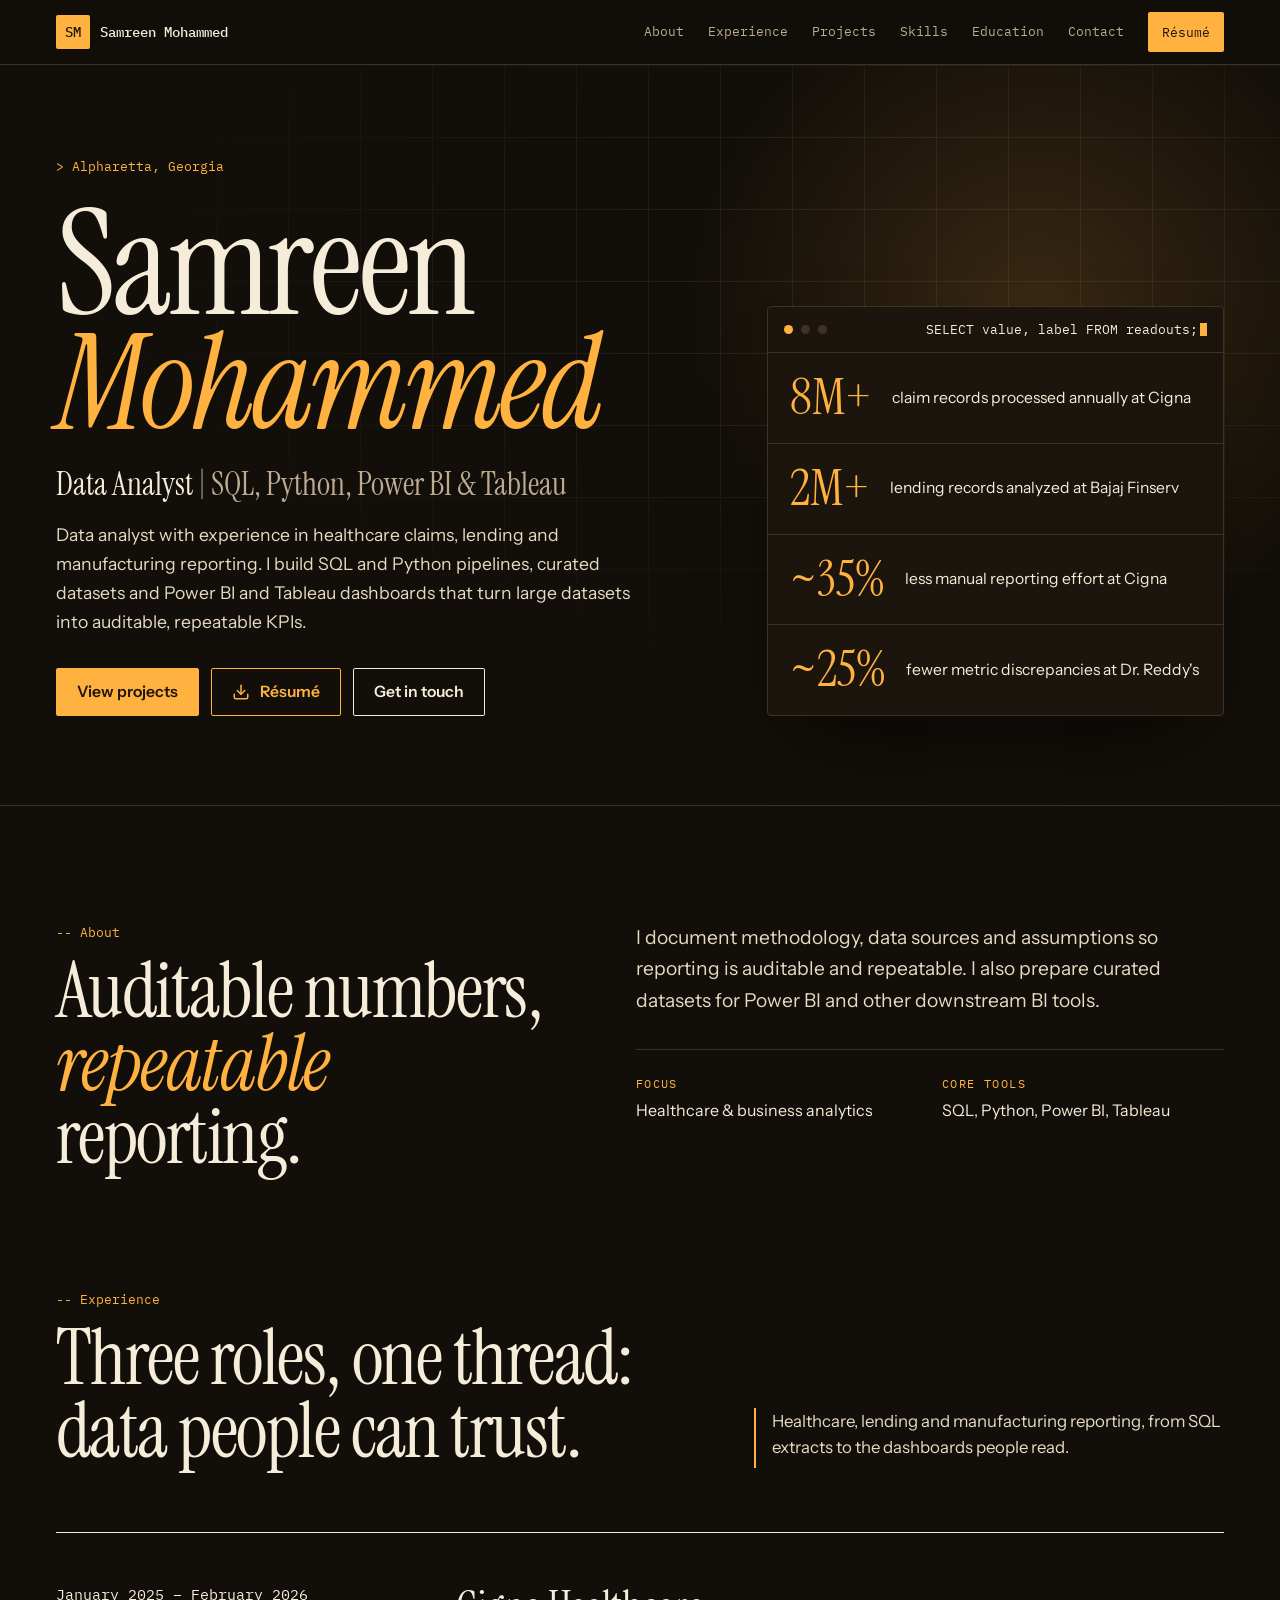
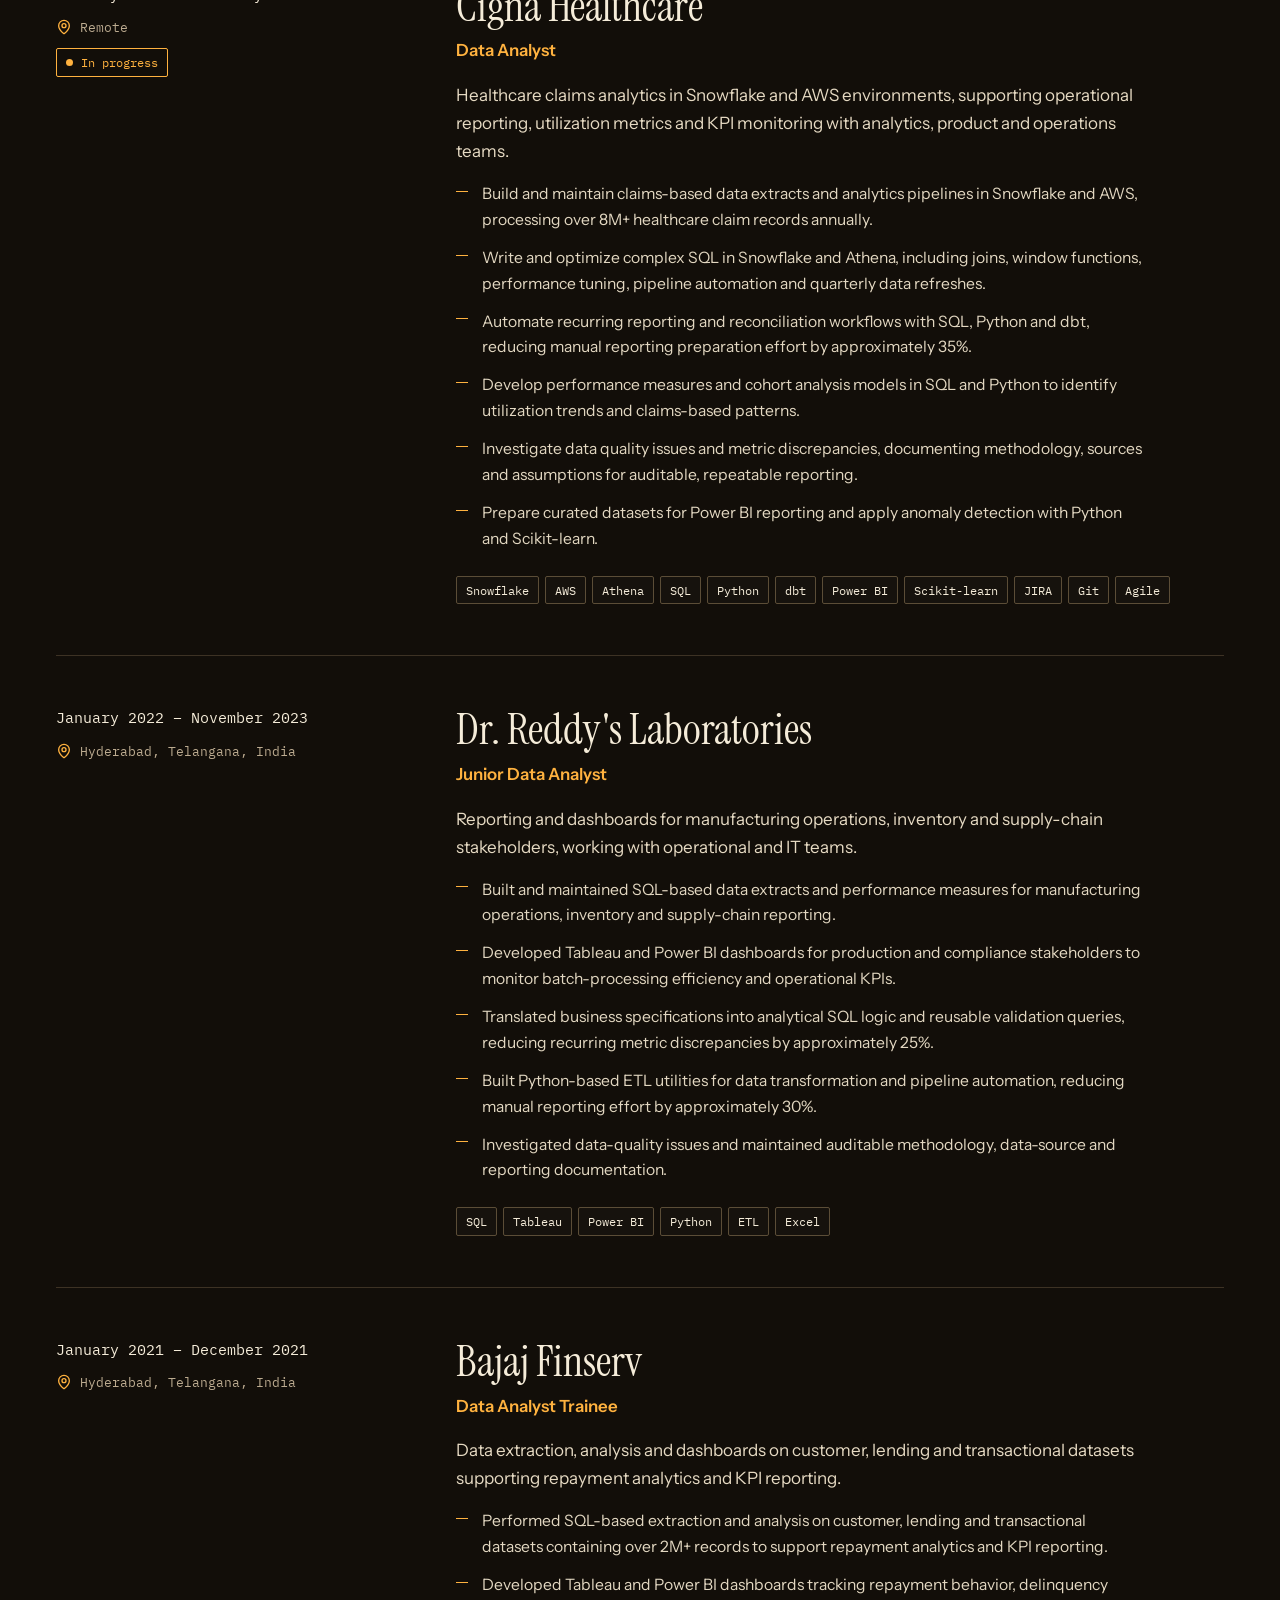
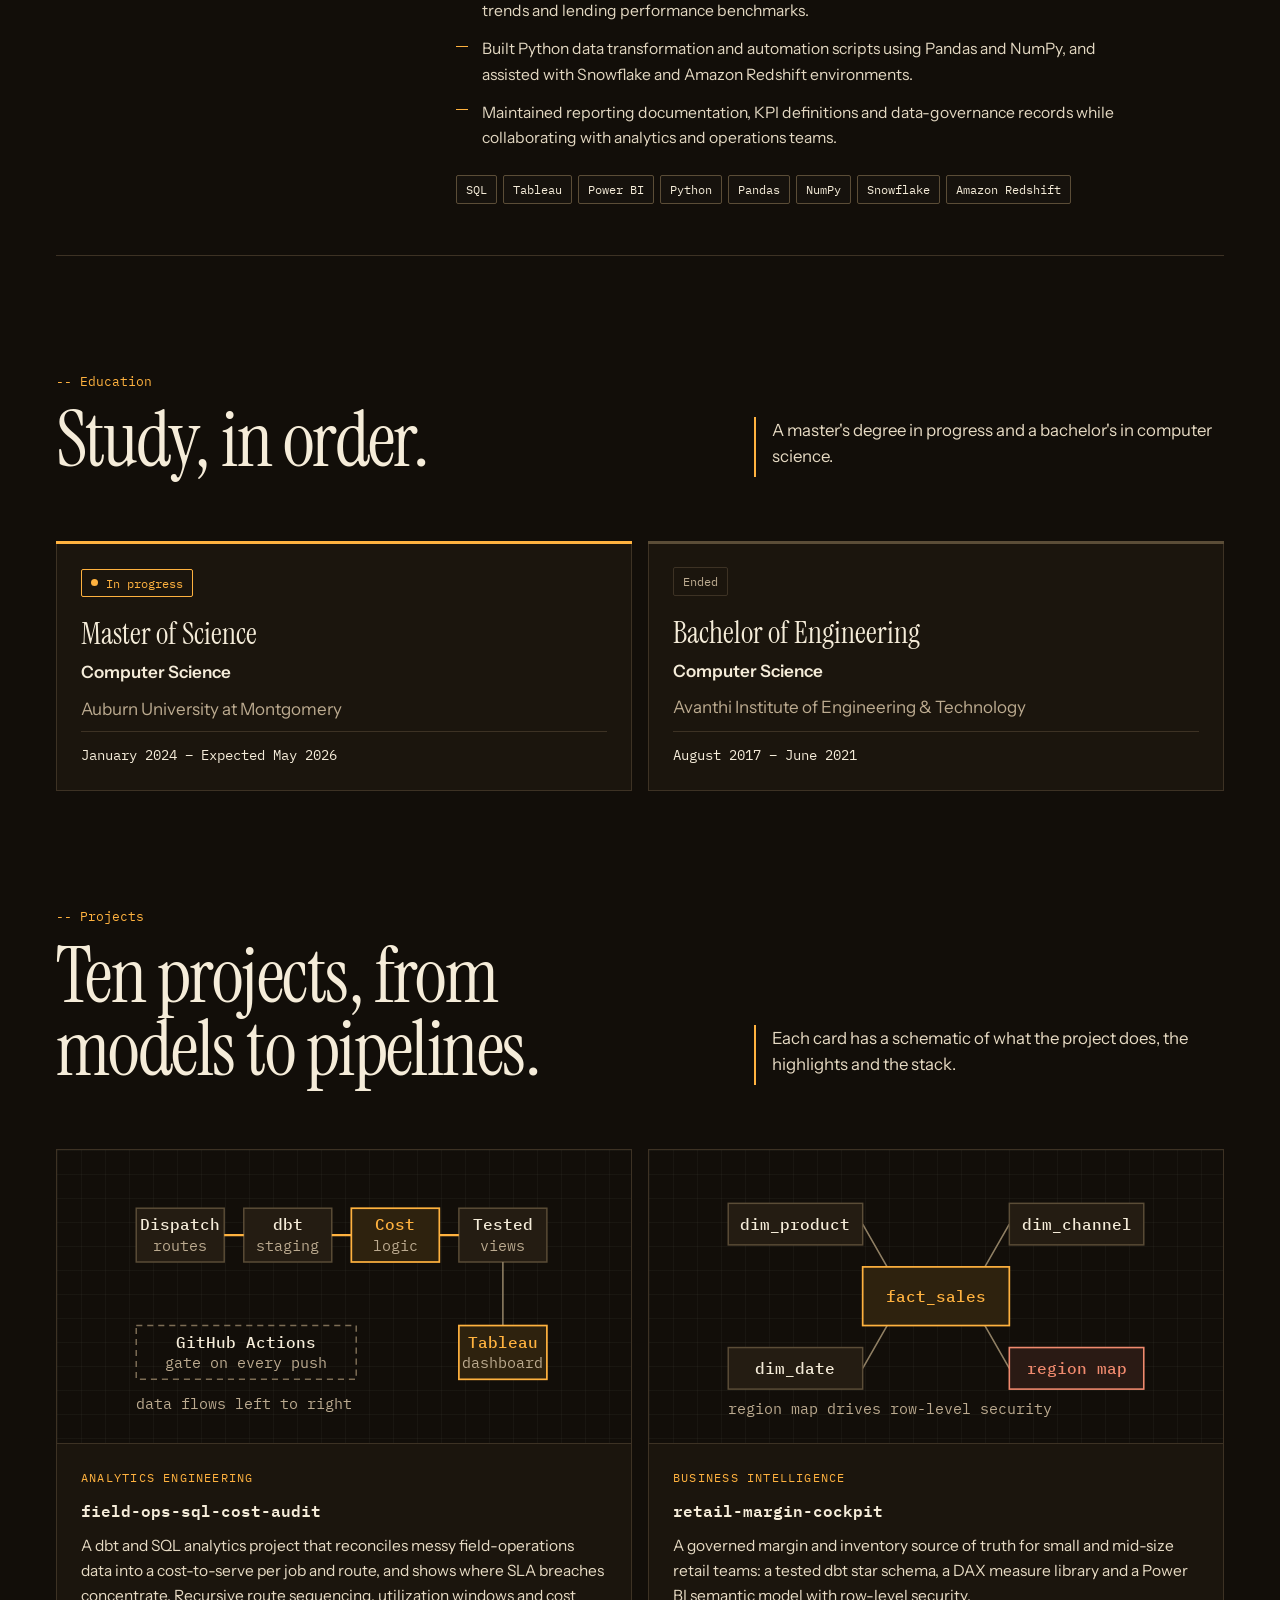
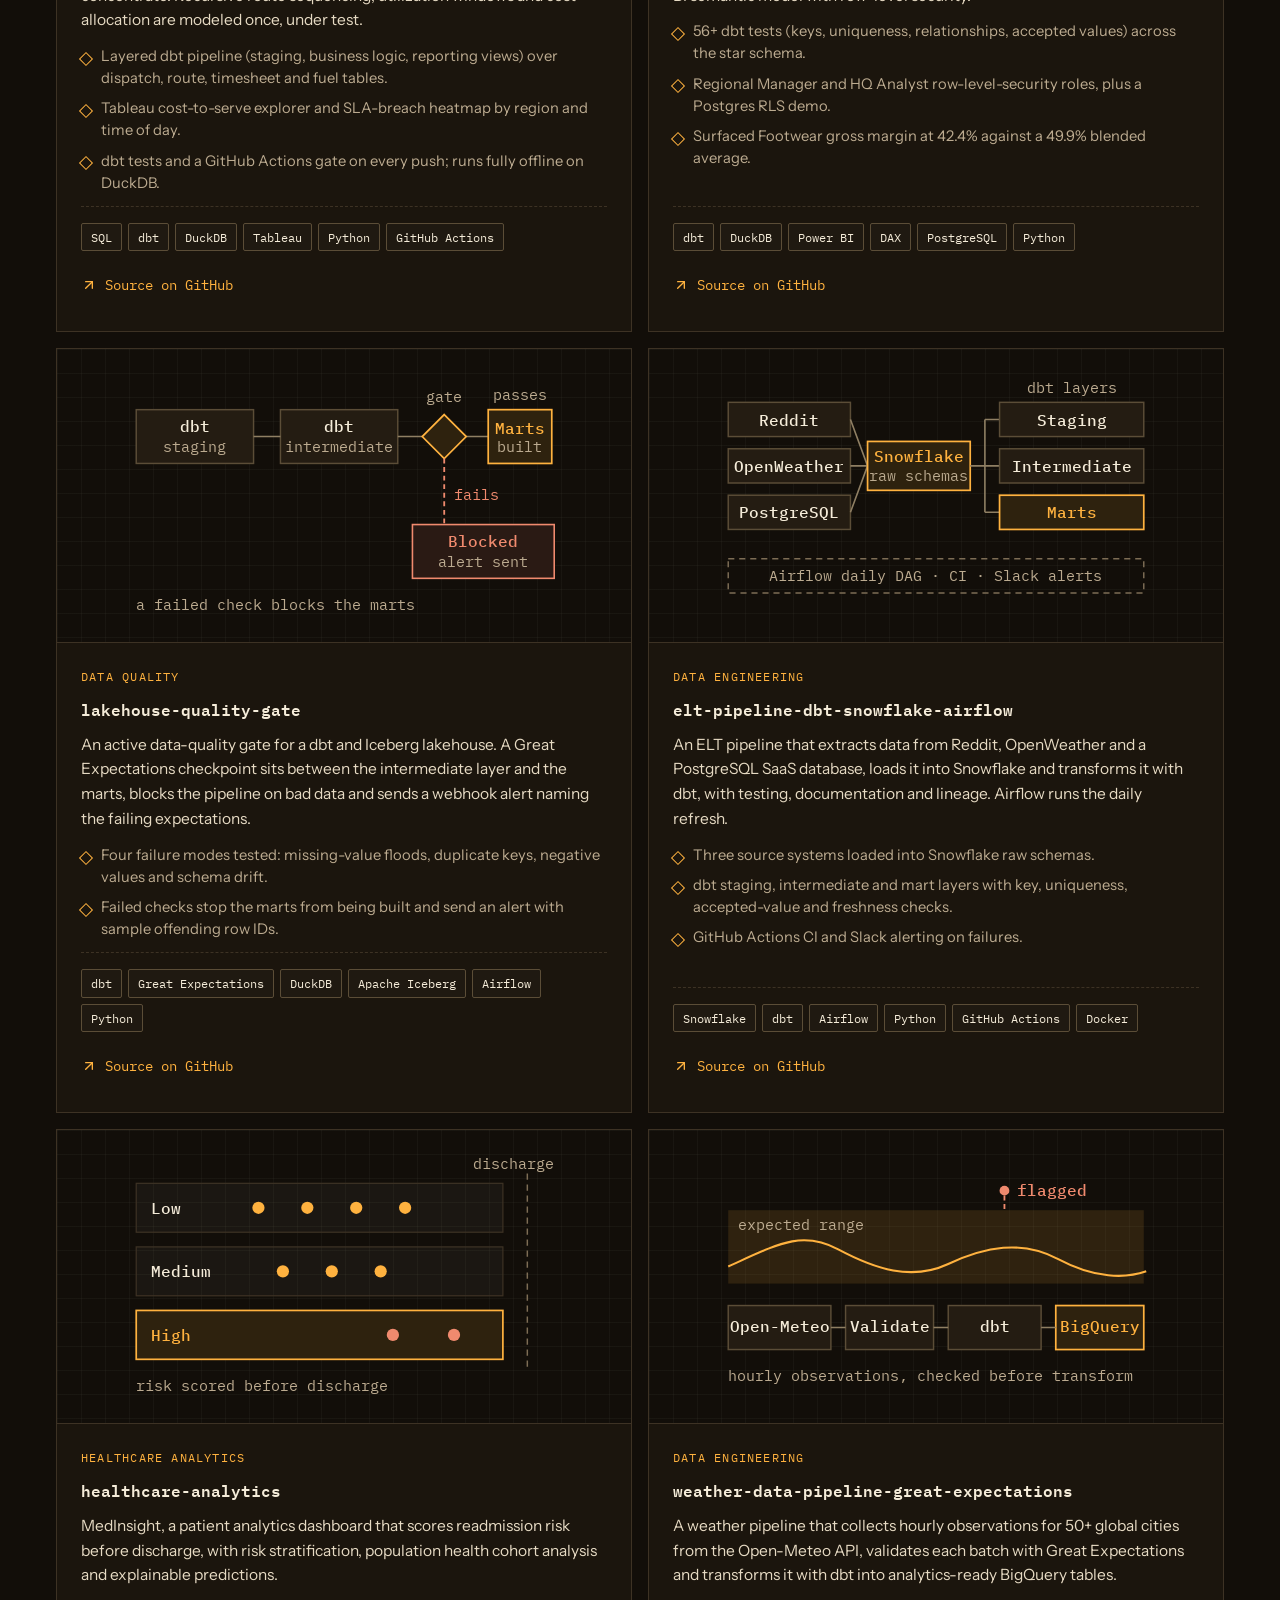
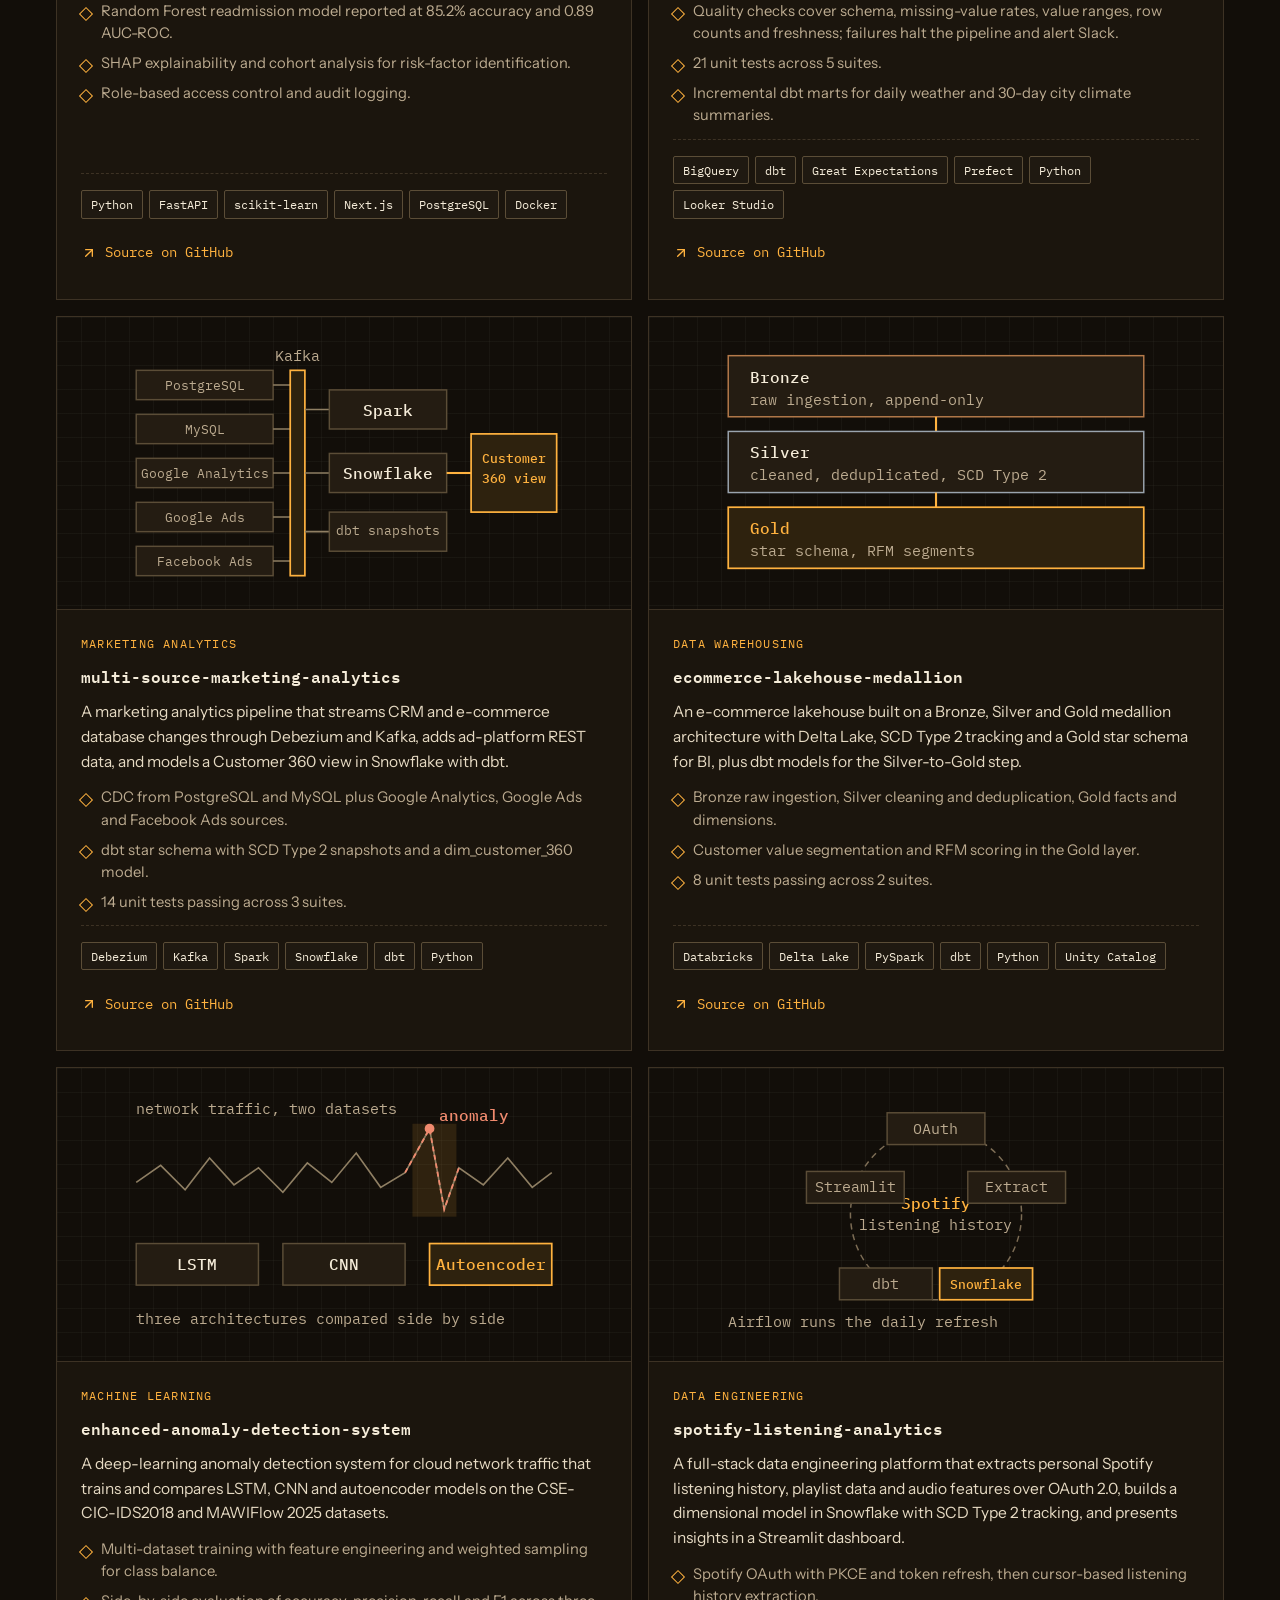
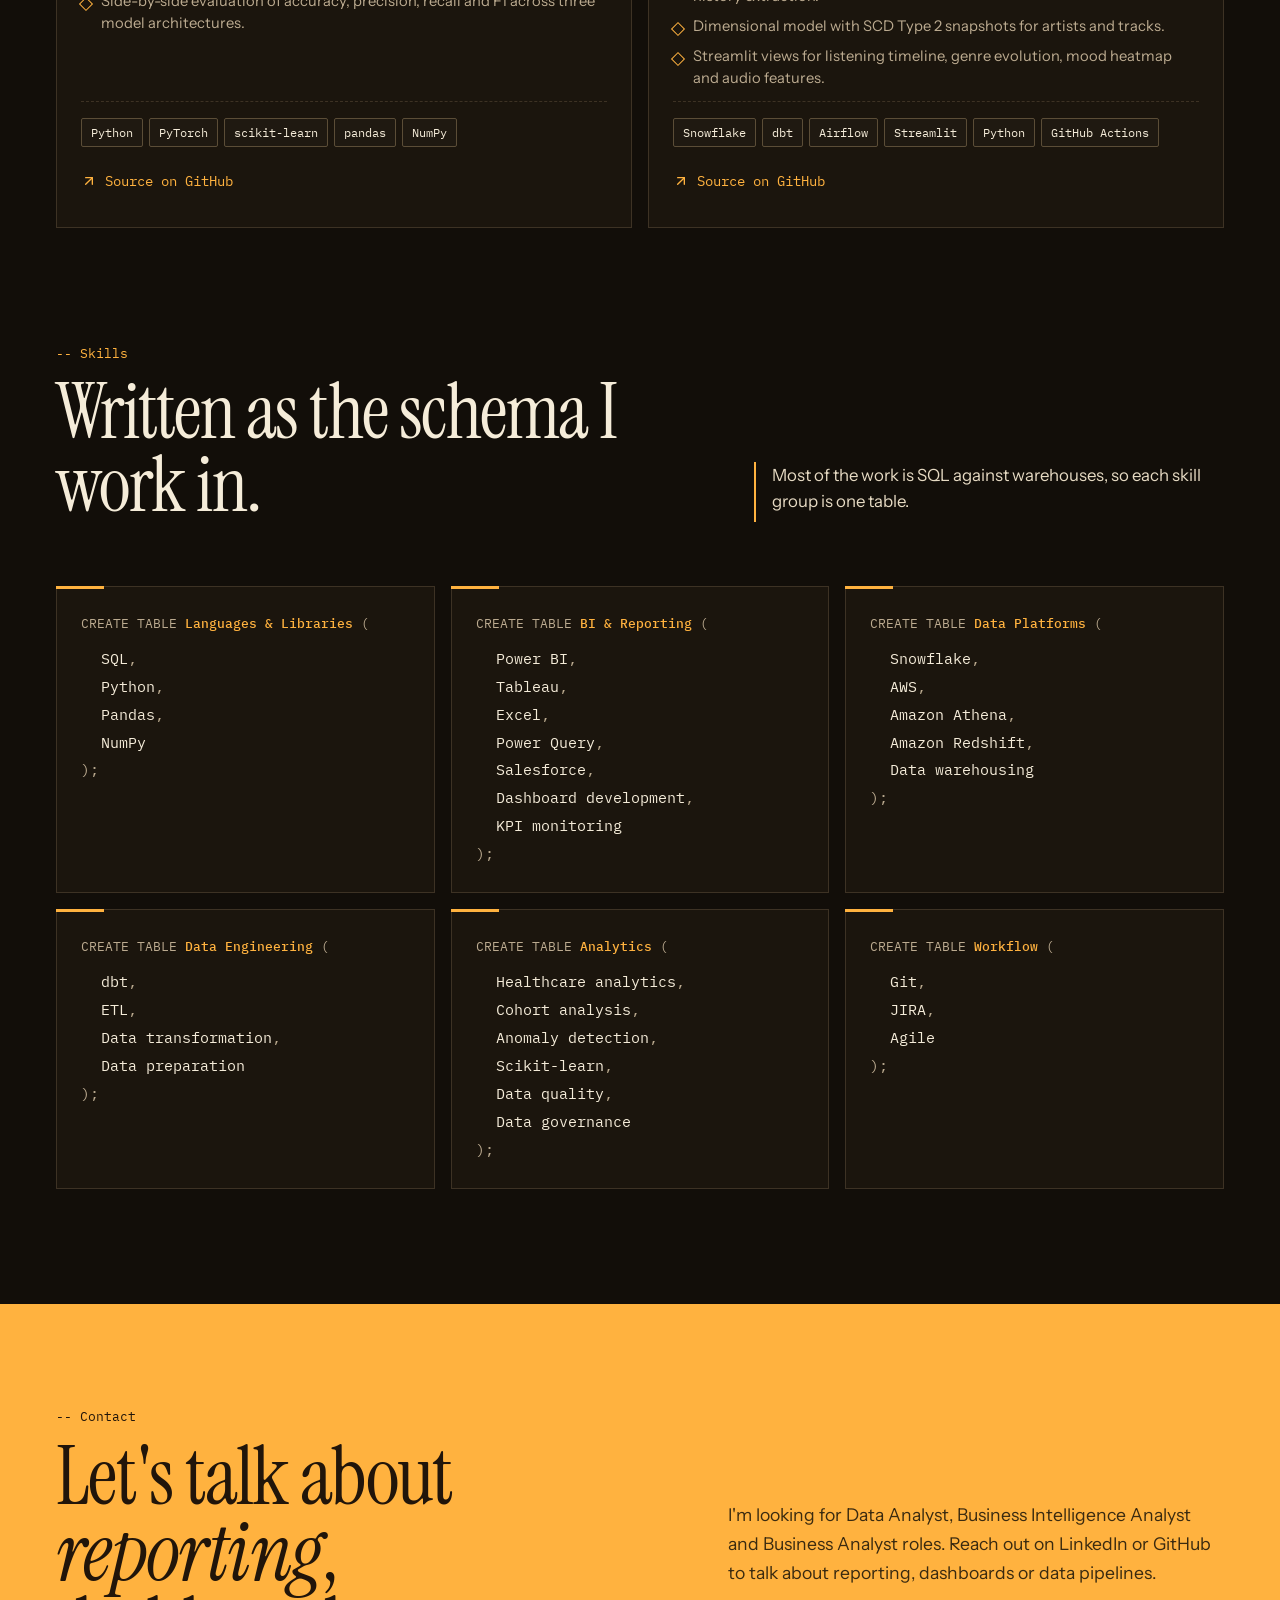
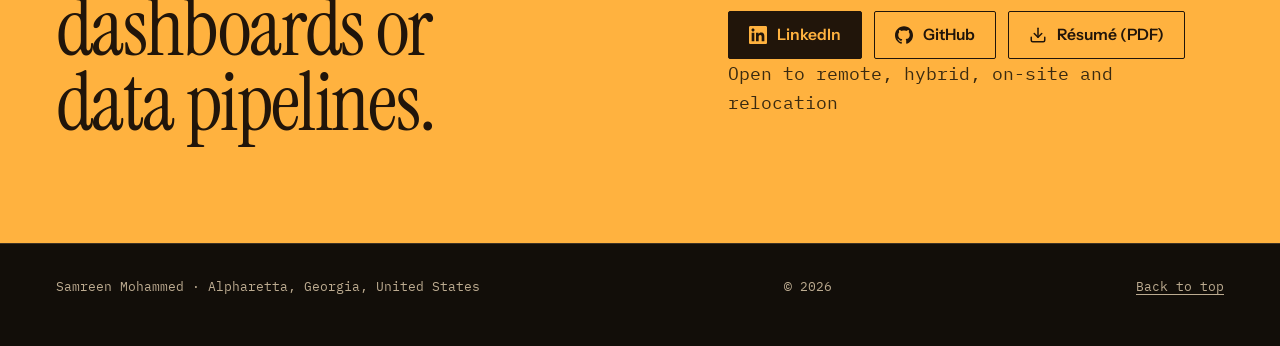
==== index.html @ d77edb03 "Portfolio website, revision 1" ====
<!DOCTYPE html>
<html lang="en">
<head>
<meta charset="utf-8">
<meta name="viewport" content="width=device-width, initial-scale=1">
<title>Samreen Mohammed | Data Analyst</title>
<meta name="description" content="Data analyst building claims analytics, SQL pipelines and Power BI and Tableau dashboards across healthcare, finance and manufacturing.">
<meta name="theme-color" content="#120e09">
<link rel="canonical" href="https://smoham37.github.io/">
<meta property="og:type" content="website">
<meta property="og:site_name" content="Samreen Mohammed">
<meta property="og:title" content="Samreen Mohammed | Data Analyst">
<meta property="og:description" content="Data analyst building claims analytics, SQL pipelines and Power BI and Tableau dashboards across healthcare, finance and manufacturing.">
<meta property="og:url" content="https://smoham37.github.io/">
<meta property="og:image" content="https://smoham37.github.io/assets/images/social-card.png">
<meta property="og:image:width" content="1200">
<meta property="og:image:height" content="630">
<meta name="twitter:card" content="summary_large_image">
<meta name="twitter:title" content="Samreen Mohammed | Data Analyst">
<meta name="twitter:description" content="Data analyst building claims analytics, SQL pipelines and Power BI and Tableau dashboards across healthcare, finance and manufacturing.">
<meta name="twitter:image" content="https://smoham37.github.io/assets/images/social-card.png">
<link rel="icon" href="favicon.svg" type="image/svg+xml">
<link rel="apple-touch-icon" href="apple-touch-icon.png">
<link rel="preconnect" href="https://fonts.googleapis.com">
<link rel="preconnect" href="https://fonts.gstatic.com" crossorigin>
<link rel="stylesheet" href="https://fonts.googleapis.com/css2?family=IBM+Plex+Mono:wght@400;500;600&family=Instrument+Sans:wght@400;500;600;700&family=Instrument+Serif:ital@0;1&display=swap">
<link rel="stylesheet" href="assets/css/site.css">
</head>
<body id="top">
<svg width="0" height="0" style="position:absolute" aria-hidden="true" focusable="false">
  <symbol id="i-gh" viewBox="0 0 24 24" fill="currentColor"><path d="M12 .297c-6.63 0-12 5.373-12 12 0 5.303 3.438 9.8 8.205 11.385 .6 .113 .82-.258 .82-.577 0-.285-.01-1.04-.015-2.04-3.338 .724-4.042-1.61-4.042-1.61C4.422 18.07 3.633 17.7 3.633 17.7c-1.087-.744 .084-.729 .084-.729 1.205 .084 1.838 1.236 1.838 1.236 1.07 1.835 2.809 1.305 3.495 .998 .108-.776 .417-1.305 .76-1.605-2.665-.3-5.466-1.332-5.466-5.93 0-1.31 .465-2.38 1.235-3.22-.135-.303-.54-1.523 .105-3.176 0 0 1.005-.322 3.3 1.23 .96-.267 1.98-.399 3-.405 1.02 .006 2.04 .138 3 .405 2.28-1.552 3.285-1.23 3.285-1.23 .645 1.653 .24 2.873 .12 3.176 .765 .84 1.23 1.91 1.23 3.22 0 4.61-2.805 5.625-5.475 5.92 .42 .36 .81 1.096 .81 2.22 0 1.606-.015 2.896-.015 3.286 0 .315 .21 .69 .825 .57C20.565 22.092 24 17.592 24 12.297c0-6.627-5.373-12-12-12"/></symbol>
  <symbol id="i-li" viewBox="0 0 24 24" fill="currentColor"><path d="M20.447 20.452h-3.554v-5.569c0-1.328-.027-3.037-1.852-3.037-1.853 0-2.136 1.445-2.136 2.939v5.667H9.351V9h3.414v1.561h.046c.477-.9 1.637-1.85 3.37-1.85 3.601 0 4.267 2.37 4.267 5.455v6.286zM5.337 7.433c-1.144 0-2.063-.926-2.063-2.065 0-1.138 .92-2.063 2.063-2.063 1.14 0 2.064 .925 2.064 2.063 0 1.139-.925 2.065-2.064 2.065zm1.782 13.019H3.555V9h3.564v11.452zM22.225 0H1.771C.792 0 0 .774 0 1.729v20.542C0 23.227 .792 24 1.771 24h20.451C23.2 24 24 23.227 24 22.271V1.729C24 .774 23.2 0 22.222 0h.003z"/></symbol>
  <symbol id="i-dl" viewBox="0 0 24 24" fill="none" stroke="currentColor" stroke-width="2" stroke-linecap="round" stroke-linejoin="round"><path d="M21 15v4a2 2 0 0 1-2 2H5a2 2 0 0 1-2-2v-4"/><polyline points="7 10 12 15 17 10"/><line x1="12" x2="12" y1="15" y2="3"/></symbol>
  <symbol id="i-ext" viewBox="0 0 24 24" fill="none" stroke="currentColor" stroke-width="2" stroke-linecap="round" stroke-linejoin="round"><path d="M7 7h10v10"/><path d="M7 17 17 7"/></symbol>
  <symbol id="i-pin" viewBox="0 0 24 24" fill="none" stroke="currentColor" stroke-width="2" stroke-linecap="round" stroke-linejoin="round"><path d="M20 10c0 4.993-5.539 10.193-7.399 11.799a1 1 0 0 1-1.202 0C9.539 20.193 4 14.993 4 10a8 8 0 0 1 16 0"/><circle cx="12" cy="10" r="3"/></symbol>
</svg>

<a class="skip" href="#main">Skip to content</a>

<header class="site-head">
  <div class="wrap">
    <a class="mark" href="#top"><b aria-hidden="true">SM</b><span>Samreen Mohammed</span></a>
    <nav class="nav-desk" aria-label="Main">
      <a href="#about">About</a>
      <a href="#experience">Experience</a>
      <a href="#projects">Projects</a>
      <a href="#skills">Skills</a>
      <a href="#education">Education</a>
      <a href="#contact">Contact</a>
      <a class="nav-cv" href="assets/files/samreen-mohammed-resume.pdf">Résumé</a>
    </nav>
    <details class="menu">
      <summary>Menu</summary>
      <nav class="menu-panel" aria-label="Mobile">
        <a href="#about">About</a>
        <a href="#experience">Experience</a>
        <a href="#projects">Projects</a>
        <a href="#skills">Skills</a>
        <a href="#education">Education</a>
        <a href="#contact">Contact</a>
        <a href="assets/files/samreen-mohammed-resume.pdf">Résumé (PDF)</a>
      </nav>
    </details>
  </div>
</header>

<main id="main">

<section class="hero" aria-labelledby="hero-name">
  <div class="wrap">
    <div>
      <p class="kicker">Alpharetta, Georgia</p>
      <h1 id="hero-name">Samreen <em>Mohammed</em></h1>
      <p class="role-line">Data Analyst <span>| SQL, Python, Power BI &amp; Tableau</span></p>
      <p class="lede">Data analyst with experience in healthcare claims, lending and manufacturing reporting. I build SQL and Python pipelines, curated datasets and Power BI and Tableau dashboards that turn large datasets into auditable, repeatable KPIs.</p>
      <div class="ctas">
        <a class="btn btn-primary" href="#projects">View projects</a>
        <a class="btn btn-cv" href="assets/files/samreen-mohammed-resume.pdf"><svg aria-hidden="true"><use href="#i-dl"/></svg>Résumé</a>
        <a class="btn" href="#contact">Get in touch</a>
      </div>
    </div>

    <aside class="result" aria-label="Headline numbers">
      <div class="result-bar"><i aria-hidden="true"></i><i aria-hidden="true"></i><i aria-hidden="true"></i><code>SELECT value, label FROM readouts;<span class="caret" aria-hidden="true"></span></code></div>
      <dl class="readouts">
        <div><dt>8M+</dt><dd>claim records processed annually at Cigna</dd></div>
        <div><dt>2M+</dt><dd>lending records analyzed at Bajaj Finserv</dd></div>
        <div><dt>~35%</dt><dd>less manual reporting effort at Cigna</dd></div>
        <div><dt>~25%</dt><dd>fewer metric discrepancies at Dr. Reddy's</dd></div>
      </dl>
    </aside>
  </div>
</section>

<section class="sec" id="about" aria-labelledby="about-title">
  <div class="wrap about">
    <div>
      <p class="eyebrow">About</p>
      <h2 class="title" id="about-title">Auditable numbers, <em>repeatable</em> reporting.</h2>
    </div>
    <div class="prose">
      <p>I document methodology, data sources and assumptions so reporting is auditable and repeatable. I also prepare curated datasets for Power BI and other downstream BI tools.</p>
      <dl class="facts">
        <div><dt>Focus</dt><dd>Healthcare &amp; business analytics</dd></div>
        <div><dt>Core tools</dt><dd>SQL, Python, Power BI, Tableau</dd></div>
      </dl>
    </div>
  </div>
</section>

<section class="sec sec-tight" id="experience" aria-labelledby="exp-title">
  <div class="wrap">
    <div class="sec-head">
      <div>
        <p class="eyebrow">Experience</p>
        <h2 class="title" id="exp-title">Three roles, one thread: data people can trust.</h2>
      </div>
      <p class="lead">Healthcare, lending and manufacturing reporting, from SQL extracts to the dashboards people read.</p>
    </div>

    <div class="ledger">
      <article class="role">
        <div class="role-meta">
          <span class="dates">January 2025 – February 2026</span>
          <span class="loc"><svg aria-hidden="true"><use href="#i-pin"/></svg>Remote</span>
          <span class="tag live">In progress</span>
        </div>
        <div>
          <h3 class="role-co">Cigna Healthcare</h3>
          <p class="title-line">Data Analyst</p>
          <p class="desc">Healthcare claims analytics in Snowflake and AWS environments, supporting operational reporting, utilization metrics and KPI monitoring with analytics, product and operations teams.</p>
          <ul class="hl">
            <li>Build and maintain claims-based data extracts and analytics pipelines in Snowflake and AWS, processing over 8M+ healthcare claim records annually.</li>
            <li>Write and optimize complex SQL in Snowflake and Athena, including joins, window functions, performance tuning, pipeline automation and quarterly data refreshes.</li>
            <li>Automate recurring reporting and reconciliation workflows with SQL, Python and dbt, reducing manual reporting preparation effort by approximately 35%.</li>
            <li>Develop performance measures and cohort analysis models in SQL and Python to identify utilization trends and claims-based patterns.</li>
            <li>Investigate data quality issues and metric discrepancies, documenting methodology, sources and assumptions for auditable, repeatable reporting.</li>
            <li>Prepare curated datasets for Power BI reporting and apply anomaly detection with Python and Scikit-learn.</li>
          </ul>
          <div class="chips" aria-label="Technologies">
            <span class="tag">Snowflake</span><span class="tag">AWS</span><span class="tag">Athena</span><span class="tag">SQL</span><span class="tag">Python</span><span class="tag">dbt</span><span class="tag">Power BI</span><span class="tag">Scikit-learn</span><span class="tag">JIRA</span><span class="tag">Git</span><span class="tag">Agile</span>
          </div>
        </div>
      </article>

      <article class="role">
        <div class="role-meta">
          <span class="dates">January 2022 – November 2023</span>
          <span class="loc"><svg aria-hidden="true"><use href="#i-pin"/></svg>Hyderabad, Telangana, India</span>
        </div>
        <div>
          <h3 class="role-co">Dr. Reddy's Laboratories</h3>
          <p class="title-line">Junior Data Analyst</p>
          <p class="desc">Reporting and dashboards for manufacturing operations, inventory and supply-chain stakeholders, working with operational and IT teams.</p>
          <ul class="hl">
            <li>Built and maintained SQL-based data extracts and performance measures for manufacturing operations, inventory and supply-chain reporting.</li>
            <li>Developed Tableau and Power BI dashboards for production and compliance stakeholders to monitor batch-processing efficiency and operational KPIs.</li>
            <li>Translated business specifications into analytical SQL logic and reusable validation queries, reducing recurring metric discrepancies by approximately 25%.</li>
            <li>Built Python-based ETL utilities for data transformation and pipeline automation, reducing manual reporting effort by approximately 30%.</li>
            <li>Investigated data-quality issues and maintained auditable methodology, data-source and reporting documentation.</li>
          </ul>
          <div class="chips" aria-label="Technologies">
            <span class="tag">SQL</span><span class="tag">Tableau</span><span class="tag">Power BI</span><span class="tag">Python</span><span class="tag">ETL</span><span class="tag">Excel</span>
          </div>
        </div>
      </article>

      <article class="role">
        <div class="role-meta">
          <span class="dates">January 2021 – December 2021</span>
          <span class="loc"><svg aria-hidden="true"><use href="#i-pin"/></svg>Hyderabad, Telangana, India</span>
        </div>
        <div>
          <h3 class="role-co">Bajaj Finserv</h3>
          <p class="title-line">Data Analyst Trainee</p>
          <p class="desc">Data extraction, analysis and dashboards on customer, lending and transactional datasets supporting repayment analytics and KPI reporting.</p>
          <ul class="hl">
            <li>Performed SQL-based extraction and analysis on customer, lending and transactional datasets containing over 2M+ records to support repayment analytics and KPI reporting.</li>
            <li>Developed Tableau and Power BI dashboards tracking repayment behavior, delinquency trends and lending performance benchmarks.</li>
            <li>Built Python data transformation and automation scripts using Pandas and NumPy, and assisted with Snowflake and Amazon Redshift environments.</li>
            <li>Maintained reporting documentation, KPI definitions and data-governance records while collaborating with analytics and operations teams.</li>
          </ul>
          <div class="chips" aria-label="Technologies">
            <span class="tag">SQL</span><span class="tag">Tableau</span><span class="tag">Power BI</span><span class="tag">Python</span><span class="tag">Pandas</span><span class="tag">NumPy</span><span class="tag">Snowflake</span><span class="tag">Amazon Redshift</span>
          </div>
        </div>
      </article>
    </div>
  </div>
</section>

<section class="sec sec-tight" id="education" aria-labelledby="edu-title">
  <div class="wrap">
    <div class="sec-head">
      <div>
        <p class="eyebrow">Education</p>
        <h2 class="title" id="edu-title">Study, in order.</h2>
      </div>
      <p class="lead">A master's degree in progress and a bachelor's in computer science.</p>
    </div>
    <div class="edu">
      <article class="edu-item is-live">
        <p class="status"><span class="tag live">In progress</span></p>
        <h3>Master of Science</h3>
        <p class="field">Computer Science</p>
        <p class="inst">Auburn University at Montgomery</p>
        <p class="when">January 2024 – Expected May 2026</p>
      </article>
      <article class="edu-item">
        <p class="status"><span class="tag">Ended</span></p>
        <h3>Bachelor of Engineering</h3>
        <p class="field">Computer Science</p>
        <p class="inst">Avanthi Institute of Engineering &amp; Technology</p>
        <p class="when">August 2017 – June 2021</p>
      </article>
    </div>
  </div>
</section>

<section class="sec sec-tight" id="projects" aria-labelledby="proj-title">
  <div class="wrap">
    <div class="sec-head">
      <div>
        <p class="eyebrow">Projects</p>
        <h2 class="title" id="proj-title">Ten projects, from models to pipelines.</h2>
      </div>
      <p class="lead">Each card has a schematic of what the project does, the highlights and the stack.</p>
    </div>

    <div class="bento">

      <article class="card">
        <div class="viz"><svg viewBox="0 0 360 200" role="img" aria-label="Schematic: dispatch and route tables flow through dbt staging and cost logic into tested views and a Tableau dashboard, with a GitHub Actions gate on every push">
          <rect x="10" y="28" width="72" height="44" class="bx"/><text x="46" y="46" class="lb" text-anchor="middle">Dispatch</text><text x="46" y="63" class="sm" text-anchor="middle">routes</text>
          <rect x="98" y="28" width="72" height="44" class="bx"/><text x="134" y="46" class="lb" text-anchor="middle">dbt</text><text x="134" y="63" class="sm" text-anchor="middle">staging</text>
          <rect x="186" y="28" width="72" height="44" class="bxa"/><text x="222" y="46" class="am" text-anchor="middle">Cost</text><text x="222" y="63" class="sm" text-anchor="middle">logic</text>
          <rect x="274" y="28" width="72" height="44" class="bx"/><text x="310" y="46" class="lb" text-anchor="middle">Tested</text><text x="310" y="63" class="sm" text-anchor="middle">views</text>
          <path d="M82 50H98M170 50H186M258 50H274" class="lna"/>
          <path d="M310 72V124" class="ln"/>
          <rect x="274" y="124" width="72" height="44" class="bxa"/><text x="310" y="142" class="am" text-anchor="middle">Tableau</text><text x="310" y="159" class="sm" text-anchor="middle">dashboard</text>
          <rect x="10" y="124" width="180" height="44" class="bxd"/><text x="100" y="142" class="lb" text-anchor="middle">GitHub Actions</text><text x="100" y="159" class="sm" text-anchor="middle">gate on every push</text>
          <text x="10" y="192" class="sm">data flows left to right</text>
        </svg></div>
        <div class="body">
          <span class="cat">Analytics engineering</span>
          <h3>field-ops-sql-cost-audit</h3>
          <p>A dbt and SQL analytics project that reconciles messy field-operations data into a cost-to-serve per job and route, and shows where SLA breaches concentrate. Recursive route sequencing, utilization windows and cost allocation are modeled once, under test.</p>
          <ul class="pts">
            <li>Layered dbt pipeline (staging, business logic, reporting views) over dispatch, route, timesheet and fuel tables.</li>
            <li>Tableau cost-to-serve explorer and SLA-breach heatmap by region and time of day.</li>
            <li>dbt tests and a GitHub Actions gate on every push; runs fully offline on DuckDB.</li>
          </ul>
          <div class="foot">
            <div class="chips"><span class="tag">SQL</span><span class="tag">dbt</span><span class="tag">DuckDB</span><span class="tag">Tableau</span><span class="tag">Python</span><span class="tag">GitHub Actions</span></div>
            <a class="src" href="https://github.com/smoham37/field-ops-sql-cost-audit"><svg width="16" height="16" aria-hidden="true"><use href="#i-ext"/></svg>Source on GitHub</a>
          </div>
        </div>
      </article>

      <article class="card">
        <div class="viz"><svg viewBox="0 0 360 200" role="img" aria-label="Schematic: a star schema with a fact_sales table at the centre and four dimension tables around it, with a region map used for row-level security">
          <path d="M120 41L140 76M240 41L220 76M120 159L140 124M240 159L220 124" class="ln"/>
          <rect x="120" y="76" width="120" height="48" class="bxa"/><text x="180" y="105" class="am" text-anchor="middle">fact_sales</text>
          <rect x="10" y="24" width="110" height="34" class="bx"/><text x="65" y="46" class="lb" text-anchor="middle">dim_product</text>
          <rect x="240" y="24" width="110" height="34" class="bx"/><text x="295" y="46" class="lb" text-anchor="middle">dim_channel</text>
          <rect x="10" y="142" width="110" height="34" class="bx"/><text x="65" y="164" class="lb" text-anchor="middle">dim_date</text>
          <rect x="240" y="142" width="110" height="34" class="bxr"/><text x="295" y="164" class="rl" text-anchor="middle">region map</text>
          <text x="10" y="196" class="sm">region map drives row-level security</text>
        </svg></div>
        <div class="body">
          <span class="cat">Business intelligence</span>
          <h3>retail-margin-cockpit</h3>
          <p>A governed margin and inventory source of truth for small and mid-size retail teams: a tested dbt star schema, a DAX measure library and a Power BI semantic model with row-level security.</p>
          <ul class="pts">
            <li>56+ dbt tests (keys, uniqueness, relationships, accepted values) across the star schema.</li>
            <li>Regional Manager and HQ Analyst row-level-security roles, plus a Postgres RLS demo.</li>
            <li>Surfaced Footwear gross margin at 42.4% against a 49.9% blended average.</li>
          </ul>
          <div class="foot">
            <div class="chips"><span class="tag">dbt</span><span class="tag">DuckDB</span><span class="tag">Power BI</span><span class="tag">DAX</span><span class="tag">PostgreSQL</span><span class="tag">Python</span></div>
            <a class="src" href="https://github.com/smoham37/retail-margin-cockpit"><svg width="16" height="16" aria-hidden="true"><use href="#i-ext"/></svg>Source on GitHub</a>
          </div>
        </div>
      </article>

      <article class="card">
        <div class="viz"><svg viewBox="0 0 360 200" role="img" aria-label="Schematic: staging and intermediate layers feed a quality gate; a passing check builds the marts, a failing one blocks the pipeline and sends an alert">
          <rect x="10" y="30" width="96" height="44" class="bx"/><text x="58" y="48" class="lb" text-anchor="middle">dbt</text><text x="58" y="65" class="sm" text-anchor="middle">staging</text>
          <rect x="128" y="30" width="96" height="44" class="bx"/><text x="176" y="48" class="lb" text-anchor="middle">dbt</text><text x="176" y="65" class="sm" text-anchor="middle">intermediate</text>
          <path d="M106 52H128M224 52H244M280 52H298" class="ln"/>
          <path d="M262 34L280 52L262 70L244 52Z" class="bxa"/><text x="262" y="24" class="sm" text-anchor="middle">gate</text>
          <rect x="298" y="30" width="52" height="44" class="bxa"/><text x="324" y="50" class="am" text-anchor="middle">Marts</text><text x="324" y="65" class="sm" text-anchor="middle">built</text>
          <text x="324" y="22" class="sm" text-anchor="middle">passes</text>
          <path d="M262 70V124" class="lr"/>
          <text x="270" y="104" class="rs">fails</text>
          <rect x="236" y="124" width="116" height="44" class="bxr"/><text x="294" y="142" class="rl" text-anchor="middle">Blocked</text><text x="294" y="159" class="sm" text-anchor="middle">alert sent</text>
          <text x="10" y="194" class="sm">a failed check blocks the marts</text>
        </svg></div>
        <div class="body">
          <span class="cat">Data quality</span>
          <h3>lakehouse-quality-gate</h3>
          <p>An active data-quality gate for a dbt and Iceberg lakehouse. A Great Expectations checkpoint sits between the intermediate layer and the marts, blocks the pipeline on bad data and sends a webhook alert naming the failing expectations.</p>
          <ul class="pts">
            <li>Four failure modes tested: missing-value floods, duplicate keys, negative values and schema drift.</li>
            <li>Failed checks stop the marts from being built and send an alert with sample offending row IDs.</li>
          </ul>
          <div class="foot">
            <div class="chips"><span class="tag">dbt</span><span class="tag">Great Expectations</span><span class="tag">DuckDB</span><span class="tag">Apache Iceberg</span><span class="tag">Airflow</span><span class="tag">Python</span></div>
            <a class="src" href="https://github.com/smoham37/lakehouse-quality-gate"><svg width="16" height="16" aria-hidden="true"><use href="#i-ext"/></svg>Source on GitHub</a>
          </div>
        </div>
      </article>

      <article class="card">
        <div class="viz"><svg viewBox="0 0 360 200" role="img" aria-label="Schematic: Reddit, OpenWeather and PostgreSQL sources load into Snowflake raw schemas, then dbt builds staging, intermediate and marts, all run by an Airflow daily DAG">
          <text x="291" y="16" class="sm" text-anchor="middle">dbt layers</text>
          <rect x="10" y="24" width="100" height="28" class="bx"/><text x="60" y="43" class="lb" text-anchor="middle">Reddit</text>
          <rect x="10" y="62" width="100" height="28" class="bx"/><text x="60" y="81" class="lb" text-anchor="middle">OpenWeather</text>
          <rect x="10" y="100" width="100" height="28" class="bx"/><text x="60" y="119" class="lb" text-anchor="middle">PostgreSQL</text>
          <path d="M110 38L124 76M110 76H124M110 114L124 76" class="ln"/>
          <rect x="124" y="56" width="84" height="40" class="bxa"/><text x="166" y="73" class="am" text-anchor="middle">Snowflake</text><text x="166" y="88" class="sm" text-anchor="middle">raw schemas</text>
          <path d="M208 76H220M220 38V114M220 38H232M220 76H232M220 114H232" class="ln"/>
          <rect x="232" y="24" width="118" height="28" class="bx"/><text x="291" y="43" class="lb" text-anchor="middle">Staging</text>
          <rect x="232" y="62" width="118" height="28" class="bx"/><text x="291" y="81" class="lb" text-anchor="middle">Intermediate</text>
          <rect x="232" y="100" width="118" height="28" class="bxa"/><text x="291" y="119" class="am" text-anchor="middle">Marts</text>
          <rect x="10" y="152" width="340" height="28" class="bxd"/><text x="180" y="170" class="sm" text-anchor="middle">Airflow daily DAG · CI · Slack alerts</text>
        </svg></div>
        <div class="body">
          <span class="cat">Data engineering</span>
          <h3>elt-pipeline-dbt-snowflake-airflow</h3>
          <p>An ELT pipeline that extracts data from Reddit, OpenWeather and a PostgreSQL SaaS database, loads it into Snowflake and transforms it with dbt, with testing, documentation and lineage. Airflow runs the daily refresh.</p>
          <ul class="pts">
            <li>Three source systems loaded into Snowflake raw schemas.</li>
            <li>dbt staging, intermediate and mart layers with key, uniqueness, accepted-value and freshness checks.</li>
            <li>GitHub Actions CI and Slack alerting on failures.</li>
          </ul>
          <div class="foot">
            <div class="chips"><span class="tag">Snowflake</span><span class="tag">dbt</span><span class="tag">Airflow</span><span class="tag">Python</span><span class="tag">GitHub Actions</span><span class="tag">Docker</span></div>
            <a class="src" href="https://github.com/smoham37/elt-pipeline-dbt-snowflake-airflow"><svg width="16" height="16" aria-hidden="true"><use href="#i-ext"/></svg>Source on GitHub</a>
          </div>
        </div>
      </article>

      <article class="card">
        <div class="viz"><svg viewBox="0 0 360 200" role="img" aria-label="Schematic: three risk lanes, low, medium and high, with patient markers placed before a discharge line">
          <rect x="10" y="24" width="300" height="40" class="lane"/>
          <rect x="10" y="76" width="300" height="40" class="lane"/>
          <rect x="10" y="128" width="300" height="40" class="bxa"/>
          <text x="22" y="49" class="lb">Low</text>
          <text x="22" y="101" class="lb">Medium</text>
          <text x="22" y="153" class="am">High</text>
          <circle cx="110" cy="44" r="5" class="dot"/><circle cx="150" cy="44" r="5" class="dot"/><circle cx="190" cy="44" r="5" class="dot"/><circle cx="230" cy="44" r="5" class="dot"/>
          <circle cx="130" cy="96" r="5" class="dot"/><circle cx="170" cy="96" r="5" class="dot"/><circle cx="210" cy="96" r="5" class="dot"/>
          <circle cx="220" cy="148" r="5" class="dotr"/><circle cx="270" cy="148" r="5" class="dotr"/>
          <path d="M330 16V176" class="bxd"/>
          <text x="352" y="12" class="sm" text-anchor="end">discharge</text>
          <text x="10" y="194" class="sm">risk scored before discharge</text>
        </svg></div>
        <div class="body">
          <span class="cat">Healthcare analytics</span>
          <h3>healthcare-analytics</h3>
          <p>MedInsight, a patient analytics dashboard that scores readmission risk before discharge, with risk stratification, population health cohort analysis and explainable predictions.</p>
          <ul class="pts">
            <li>Random Forest readmission model reported at 85.2% accuracy and 0.89 AUC-ROC.</li>
            <li>SHAP explainability and cohort analysis for risk-factor identification.</li>
            <li>Role-based access control and audit logging.</li>
          </ul>
          <div class="foot">
            <div class="chips"><span class="tag">Python</span><span class="tag">FastAPI</span><span class="tag">scikit-learn</span><span class="tag">Next.js</span><span class="tag">PostgreSQL</span><span class="tag">Docker</span></div>
            <a class="src" href="https://github.com/smoham37/healthcare-analytics"><svg width="16" height="16" aria-hidden="true"><use href="#i-ext"/></svg>Source on GitHub</a>
          </div>
        </div>
      </article>

      <article class="card">
        <div class="viz"><svg viewBox="0 0 360 200" role="img" aria-label="Schematic: an hourly trace inside an expected range band, one reading flagged above the band, and a chain of API, validation, dbt and BigQuery steps">
          <rect x="10" y="46" width="340" height="60" class="zone"/>
          <text x="18" y="62" class="sm">expected range</text>
          <path d="M10 92C50 74 70 62 100 78S160 104 190 90S250 70 280 86S335 102 352 96" class="lna"/>
          <path d="M236 34V46" class="lr"/>
          <circle cx="236" cy="30" r="4" class="dotr"/>
          <text x="246" y="34" class="rl">flagged</text>
          <rect x="10" y="124" width="84" height="36" class="bx"/><text x="52" y="146" class="lb" text-anchor="middle">Open-Meteo</text>
          <rect x="106" y="124" width="72" height="36" class="bx"/><text x="142" y="146" class="lb" text-anchor="middle">Validate</text>
          <rect x="190" y="124" width="76" height="36" class="bx"/><text x="228" y="146" class="lb" text-anchor="middle">dbt</text>
          <rect x="278" y="124" width="72" height="36" class="bxa"/><text x="314" y="146" class="am" text-anchor="middle">BigQuery</text>
          <path d="M94 142H106M178 142H190M266 142H278" class="ln"/>
          <text x="10" y="186" class="sm">hourly observations, checked before transform</text>
        </svg></div>
        <div class="body">
          <span class="cat">Data engineering</span>
          <h3>weather-data-pipeline-great-expectations</h3>
          <p>A weather pipeline that collects hourly observations for 50+ global cities from the Open-Meteo API, validates each batch with Great Expectations and transforms it with dbt into analytics-ready BigQuery tables.</p>
          <ul class="pts">
            <li>Quality checks cover schema, missing-value rates, value ranges, row counts and freshness; failures halt the pipeline and alert Slack.</li>
            <li>21 unit tests across 5 suites.</li>
            <li>Incremental dbt marts for daily weather and 30-day city climate summaries.</li>
          </ul>
          <div class="foot">
            <div class="chips"><span class="tag">BigQuery</span><span class="tag">dbt</span><span class="tag">Great Expectations</span><span class="tag">Prefect</span><span class="tag">Python</span><span class="tag">Looker Studio</span></div>
            <a class="src" href="https://github.com/smoham37/weather-data-pipeline-great-expectations"><svg width="16" height="16" aria-hidden="true"><use href="#i-ext"/></svg>Source on GitHub</a>
          </div>
        </div>
      </article>

      <article class="card">
        <div class="viz"><svg viewBox="0 0 360 200" role="img" aria-label="Schematic: five sources, PostgreSQL, MySQL, Google Analytics, Google Ads and Facebook Ads, feed a Kafka bus into Spark, Snowflake and dbt snapshots, which build a Customer 360 view">
          <rect x="10" y="24" width="112" height="24" class="bx"/><text x="66" y="40" class="xs" text-anchor="middle">PostgreSQL</text>
          <rect x="10" y="60" width="112" height="24" class="bx"/><text x="66" y="76" class="xs" text-anchor="middle">MySQL</text>
          <rect x="10" y="96" width="112" height="24" class="bx"/><text x="66" y="112" class="xs" text-anchor="middle">Google Analytics</text>
          <rect x="10" y="132" width="112" height="24" class="bx"/><text x="66" y="148" class="xs" text-anchor="middle">Google Ads</text>
          <rect x="10" y="168" width="112" height="24" class="bx"/><text x="66" y="184" class="xs" text-anchor="middle">Facebook Ads</text>
          <path d="M122 36H136M122 72H136M122 108H136M122 144H136M122 180H136" class="ln"/>
          <rect x="136" y="24" width="12" height="168" class="bxa"/><text x="142" y="16" class="sm" text-anchor="middle">Kafka</text>
          <path d="M148 56H168M148 108H168M148 156H168" class="ln"/>
          <rect x="168" y="40" width="96" height="32" class="bx"/><text x="216" y="61" class="lb" text-anchor="middle">Spark</text>
          <rect x="168" y="92" width="96" height="32" class="bx"/><text x="216" y="113" class="lb" text-anchor="middle">Snowflake</text>
          <rect x="168" y="140" width="96" height="32" class="bx"/><text x="216" y="159" class="xs" text-anchor="middle">dbt snapshots</text>
          <path d="M264 108H284" class="lna"/>
          <rect x="284" y="76" width="70" height="64" class="bxa"/><text x="319" y="100" class="xa" text-anchor="middle">Customer</text><text x="319" y="116" class="xa" text-anchor="middle">360 view</text>
        </svg></div>
        <div class="body">
          <span class="cat">Marketing analytics</span>
          <h3>multi-source-marketing-analytics</h3>
          <p>A marketing analytics pipeline that streams CRM and e-commerce database changes through Debezium and Kafka, adds ad-platform REST data, and models a Customer 360 view in Snowflake with dbt.</p>
          <ul class="pts">
            <li>CDC from PostgreSQL and MySQL plus Google Analytics, Google Ads and Facebook Ads sources.</li>
            <li>dbt star schema with SCD Type 2 snapshots and a dim_customer_360 model.</li>
            <li>14 unit tests passing across 3 suites.</li>
          </ul>
          <div class="foot">
            <div class="chips"><span class="tag">Debezium</span><span class="tag">Kafka</span><span class="tag">Spark</span><span class="tag">Snowflake</span><span class="tag">dbt</span><span class="tag">Python</span></div>
            <a class="src" href="https://github.com/smoham37/multi-source-marketing-analytics"><svg width="16" height="16" aria-hidden="true"><use href="#i-ext"/></svg>Source on GitHub</a>
          </div>
        </div>
      </article>

      <article class="card">
        <div class="viz"><svg viewBox="0 0 360 200" role="img" aria-label="Schematic: three stacked medallion tiers, Bronze raw ingestion, Silver cleaned data and Gold star schema, each feeding the next">
          <rect x="10" y="12" width="340" height="50" class="bx" style="stroke:#b57a4a"/>
          <text x="28" y="34" class="lb">Bronze</text><text x="28" y="52" class="sm">raw ingestion, append-only</text>
          <path d="M180 62V74" class="lna"/>
          <rect x="10" y="74" width="340" height="50" class="bx" style="stroke:#9aa4ae"/>
          <text x="28" y="96" class="lb">Silver</text><text x="28" y="114" class="sm">cleaned, deduplicated, SCD Type 2</text>
          <path d="M180 124V136" class="lna"/>
          <rect x="10" y="136" width="340" height="50" class="bxa"/>
          <text x="28" y="158" class="am">Gold</text><text x="28" y="176" class="sm">star schema, RFM segments</text>
        </svg></div>
        <div class="body">
          <span class="cat">Data warehousing</span>
          <h3>ecommerce-lakehouse-medallion</h3>
          <p>An e-commerce lakehouse built on a Bronze, Silver and Gold medallion architecture with Delta Lake, SCD Type 2 tracking and a Gold star schema for BI, plus dbt models for the Silver-to-Gold step.</p>
          <ul class="pts">
            <li>Bronze raw ingestion, Silver cleaning and deduplication, Gold facts and dimensions.</li>
            <li>Customer value segmentation and RFM scoring in the Gold layer.</li>
            <li>8 unit tests passing across 2 suites.</li>
          </ul>
          <div class="foot">
            <div class="chips"><span class="tag">Databricks</span><span class="tag">Delta Lake</span><span class="tag">PySpark</span><span class="tag">dbt</span><span class="tag">Python</span><span class="tag">Unity Catalog</span></div>
            <a class="src" href="https://github.com/smoham37/ecommerce-lakehouse-medallion"><svg width="16" height="16" aria-hidden="true"><use href="#i-ext"/></svg>Source on GitHub</a>
          </div>
        </div>
      </article>

      <article class="card">
        <div class="viz"><svg viewBox="0 0 360 200" role="img" aria-label="Schematic: a network traffic trace with one anomalous spike highlighted, and three model architectures, LSTM, CNN and autoencoder, below it">
          <text x="10" y="18" class="sm">network traffic, two datasets</text>
          <rect x="236" y="26" width="36" height="76" class="zone"/>
          <path d="M10 74L30 60L50 80L70 54L90 76L110 62L130 82L150 58L170 74L190 50L210 78L230 66L250 30L262 96L274 62L294 76L314 54L334 78L350 66" class="ln"/>
          <path d="M230 66L250 30L262 96L274 62" class="lr"/>
          <circle cx="250" cy="30" r="4" class="dotr"/>
          <text x="258" y="24" class="rl">anomaly</text>
          <rect x="10" y="124" width="100" height="34" class="bx"/><text x="60" y="146" class="lb" text-anchor="middle">LSTM</text>
          <rect x="130" y="124" width="100" height="34" class="bx"/><text x="180" y="146" class="lb" text-anchor="middle">CNN</text>
          <rect x="250" y="124" width="100" height="34" class="bxa"/><text x="300" y="146" class="am" text-anchor="middle">Autoencoder</text>
          <text x="10" y="190" class="sm">three architectures compared side by side</text>
        </svg></div>
        <div class="body">
          <span class="cat">Machine learning</span>
          <h3>enhanced-anomaly-detection-system</h3>
          <p>A deep-learning anomaly detection system for cloud network traffic that trains and compares LSTM, CNN and autoencoder models on the CSE-CIC-IDS2018 and MAWIFlow 2025 datasets.</p>
          <ul class="pts">
            <li>Multi-dataset training with feature engineering and weighted sampling for class balance.</li>
            <li>Side-by-side evaluation of accuracy, precision, recall and F1 across three model architectures.</li>
          </ul>
          <div class="foot">
            <div class="chips"><span class="tag">Python</span><span class="tag">PyTorch</span><span class="tag">scikit-learn</span><span class="tag">pandas</span><span class="tag">NumPy</span></div>
            <a class="src" href="https://github.com/smoham37/enhanced-anomaly-detection-system"><svg width="16" height="16" aria-hidden="true"><use href="#i-ext"/></svg>Source on GitHub</a>
          </div>
        </div>
      </article>

      <article class="card">
        <div class="viz"><svg viewBox="0 0 360 200" role="img" aria-label="Schematic: a loop of five steps, OAuth, Extract, Snowflake, dbt and Streamlit, around a central Spotify listening history label">
          <circle cx="180" cy="100" r="70" class="bxd"/>
          <text x="180" y="96" class="am" text-anchor="middle">Spotify</text>
          <text x="180" y="113" class="sm" text-anchor="middle">listening history</text>
          <rect x="140" y="17" width="80" height="26" class="bx"/><text x="180" y="34" class="sm" text-anchor="middle">OAuth</text>
          <rect x="206" y="65" width="80" height="26" class="bx"/><text x="246" y="82" class="sm" text-anchor="middle">Extract</text>
          <rect x="74" y="65" width="80" height="26" class="bx"/><text x="114" y="82" class="sm" text-anchor="middle">Streamlit</text>
          <rect x="183" y="144" width="76" height="26" class="bxa"/><text x="221" y="161" class="xa" text-anchor="middle">Snowflake</text>
          <rect x="101" y="144" width="76" height="26" class="bx"/><text x="139" y="161" class="sm" text-anchor="middle">dbt</text>
          <text x="10" y="192" class="sm">Airflow runs the daily refresh</text>
        </svg></div>
        <div class="body">
          <span class="cat">Data engineering</span>
          <h3>spotify-listening-analytics</h3>
          <p>A full-stack data engineering platform that extracts personal Spotify listening history, playlist data and audio features over OAuth 2.0, builds a dimensional model in Snowflake with SCD Type 2 tracking, and presents insights in a Streamlit dashboard.</p>
          <ul class="pts">
            <li>Spotify OAuth with PKCE and token refresh, then cursor-based listening history extraction.</li>
            <li>Dimensional model with SCD Type 2 snapshots for artists and tracks.</li>
            <li>Streamlit views for listening timeline, genre evolution, mood heatmap and audio features.</li>
          </ul>
          <div class="foot">
            <div class="chips"><span class="tag">Snowflake</span><span class="tag">dbt</span><span class="tag">Airflow</span><span class="tag">Streamlit</span><span class="tag">Python</span><span class="tag">GitHub Actions</span></div>
            <a class="src" href="https://github.com/smoham37/spotify-listening-analytics"><svg width="16" height="16" aria-hidden="true"><use href="#i-ext"/></svg>Source on GitHub</a>
          </div>
        </div>
      </article>

    </div>
  </div>
</section>

<section class="sec sec-tight" id="skills" aria-labelledby="skills-title">
  <div class="wrap">
    <div class="sec-head">
      <div>
        <p class="eyebrow">Skills</p>
        <h2 class="title" id="skills-title">Written as the schema I work in.</h2>
      </div>
      <p class="lead">Most of the work is SQL against warehouses, so each skill group is one table.</p>
    </div>
    <div class="ddls">
      <div class="ddl">
        <p class="head">CREATE TABLE <b>Languages &amp; Libraries</b> (</p>
        <ul><li>SQL</li><li>Python</li><li>Pandas</li><li>NumPy</li></ul>
        <p class="end">);</p>
      </div>
      <div class="ddl">
        <p class="head">CREATE TABLE <b>BI &amp; Reporting</b> (</p>
        <ul><li>Power BI</li><li>Tableau</li><li>Excel</li><li>Power Query</li><li>Salesforce</li><li>Dashboard development</li><li>KPI monitoring</li></ul>
        <p class="end">);</p>
      </div>
      <div class="ddl">
        <p class="head">CREATE TABLE <b>Data Platforms</b> (</p>
        <ul><li>Snowflake</li><li>AWS</li><li>Amazon Athena</li><li>Amazon Redshift</li><li>Data warehousing</li></ul>
        <p class="end">);</p>
      </div>
      <div class="ddl">
        <p class="head">CREATE TABLE <b>Data Engineering</b> (</p>
        <ul><li>dbt</li><li>ETL</li><li>Data transformation</li><li>Data preparation</li></ul>
        <p class="end">);</p>
      </div>
      <div class="ddl">
        <p class="head">CREATE TABLE <b>Analytics</b> (</p>
        <ul><li>Healthcare analytics</li><li>Cohort analysis</li><li>Anomaly detection</li><li>Scikit-learn</li><li>Data quality</li><li>Data governance</li></ul>
        <p class="end">);</p>
      </div>
      <div class="ddl">
        <p class="head">CREATE TABLE <b>Workflow</b> (</p>
        <ul><li>Git</li><li>JIRA</li><li>Agile</li></ul>
        <p class="end">);</p>
      </div>
    </div>
  </div>
</section>

<section class="band" id="contact" aria-labelledby="contact-title">
  <div class="wrap">
    <div>
      <p class="eyebrow">Contact</p>
      <h2 id="contact-title">Let's talk about <em>reporting</em>, dashboards or data pipelines.</h2>
    </div>
    <div class="copy">
      <p>I'm looking for Data Analyst, Business Intelligence Analyst and Business Analyst roles. Reach out on LinkedIn or GitHub to talk about reporting, dashboards or data pipelines.</p>
      <div class="ctas">
        <a class="btn btn-primary" href="https://www.linkedin.com/in/samreen-mohammed-658925273"><svg aria-hidden="true"><use href="#i-li"/></svg>LinkedIn</a>
        <a class="btn" href="https://github.com/smoham37"><svg aria-hidden="true"><use href="#i-gh"/></svg>GitHub</a>
        <a class="btn" href="assets/files/samreen-mohammed-resume.pdf"><svg aria-hidden="true"><use href="#i-dl"/></svg>Résumé (PDF)</a>
      </div>
      <p class="avail">Open to remote, hybrid, on-site and relocation</p>
    </div>
  </div>
</section>

</main>

<footer class="foot-site">
  <div class="wrap">
    <span>Samreen Mohammed · Alpharetta, Georgia, United States</span>
    <span>© 2026</span>
    <a href="#top">Back to top</a>
  </div>
</footer>
<script src="assets/js/site.js" defer></script>
</body>
</html>
---- assets/css/site.css ----
/* Samreen Mohammed — "Query Ledger", round 2 */
:root{
  --ink:#120e09;
  --ink-2:#1b150d;
  --ink-3:#241c12;
  --line:#3d3224;
  --line-2:#5b4d37;
  --paper:#f5ecd9;
  --text-2:#e6dac3;
  --muted:#bcab90;
  --amber:#ffb23f;
  --amber-ink:#21150a;
  --rose:#f08a6e;
  --display:"Instrument Serif", Georgia, "Times New Roman", serif;
  --text:"Instrument Sans", "Segoe UI", Arial, sans-serif;
  --mono:"IBM Plex Mono", ui-monospace, "SFMono-Regular", Menlo, Consolas, monospace;
  --s1:4px; --s2:8px; --s3:12px; --s4:16px; --s5:24px; --s6:32px; --s7:48px; --s8:72px; --s9:112px;
  --wrap:1280px;
  --gut:clamp(20px,4.5vw,56px);
}
*{box-sizing:border-box}
html{scroll-behavior:smooth;scroll-padding-top:84px;-webkit-text-size-adjust:100%}
body{
  margin:0;background:var(--ink);color:var(--paper);
  font-family:var(--text);font-size:1.0625rem;line-height:1.65;
  -webkit-font-smoothing:antialiased;text-rendering:optimizeLegibility;
}
img{max-width:100%;height:auto;display:block}
a{color:var(--amber);text-decoration-thickness:1px;text-underline-offset:3px}
a:hover{color:var(--paper)}
:focus-visible{outline:2px solid var(--amber);outline-offset:3px;border-radius:2px}
h1,h2,h3{margin:0;font-weight:400}
p{margin:0 0 var(--s4)}
ul{margin:0;padding:0;list-style:none}
dl{margin:0}
dd{margin:0}
.wrap{max-width:var(--wrap);margin:0 auto;padding:0 var(--gut)}
.skip{position:absolute;left:12px;top:-60px;background:var(--amber);color:var(--amber-ink);padding:10px 16px;z-index:50;font-family:var(--mono);text-decoration:none}
.skip:focus{top:12px}
section{position:relative}

/* ---------- header ---------- */
.site-head{position:sticky;top:0;z-index:20;background:rgba(18,14,9,.94);backdrop-filter:blur(10px);-webkit-backdrop-filter:blur(10px);border-bottom:1px solid var(--line)}
.site-head .wrap{display:flex;align-items:center;justify-content:space-between;min-height:64px;gap:var(--s5)}
.mark{display:inline-flex;align-items:center;gap:10px;color:var(--paper);text-decoration:none;font-family:var(--mono);font-size:.9rem;font-weight:500}
.mark b{display:grid;place-items:center;width:34px;height:34px;background:var(--amber);color:var(--amber-ink);font-weight:500;border-radius:2px}
.mark:hover{color:var(--amber)}
.nav-desk{display:flex;gap:var(--s5);align-items:center}
.nav-desk a{color:var(--muted);text-decoration:none;font-family:var(--mono);font-size:.84rem;padding:8px 0;border-bottom:1px solid transparent}
.nav-desk a:hover{color:var(--paper);border-color:var(--amber)}
.nav-desk .nav-cv{color:var(--amber-ink);background:var(--amber);padding:9px 14px;border-radius:2px;border:0}
.nav-desk .nav-cv:hover{color:var(--amber-ink);background:var(--paper)}
.menu{display:none;position:relative}
.menu summary{list-style:none;cursor:pointer;min-height:44px;min-width:44px;display:flex;align-items:center;justify-content:center;gap:8px;font-family:var(--mono);font-size:.88rem;color:var(--paper);border:1px solid var(--line);padding:0 14px;border-radius:2px}
.menu summary::-webkit-details-marker{display:none}
.menu[open] summary{border-color:var(--amber);color:var(--amber)}
.menu-panel{position:absolute;right:0;top:calc(100% + 10px);width:min(280px,calc(100vw - 40px));background:var(--ink-2);border:1px solid var(--amber);padding:var(--s3);box-shadow:0 24px 48px rgba(0,0,0,.45);z-index:30}
.menu-panel a{display:flex;align-items:center;min-height:44px;padding:0 var(--s3);color:var(--paper);text-decoration:none;font-family:var(--mono);font-size:.95rem;border-bottom:1px solid var(--line)}
.menu-panel a:last-child{border-bottom:0}
.menu-panel a:hover{color:var(--amber)}

/* ---------- buttons, tags ---------- */
.btn{display:inline-flex;align-items:center;gap:10px;min-height:48px;padding:0 20px;border:1px solid var(--paper);color:var(--paper);text-decoration:none;font-family:var(--text);font-weight:600;font-size:.98rem;border-radius:2px;background:transparent;transition:background .2s,color .2s,border-color .2s}
.btn svg{width:18px;height:18px;flex:none}
.btn:hover{background:var(--paper);color:var(--ink)}
.btn-primary{background:var(--amber);border-color:var(--amber);color:var(--amber-ink)}
.btn-primary:hover{background:var(--paper);border-color:var(--paper);color:var(--amber-ink)}
.btn-cv{border-color:var(--amber);color:var(--amber)}
.btn-cv:hover{background:var(--amber);color:var(--amber-ink)}
.ctas{display:flex;flex-wrap:wrap;gap:var(--s3)}
.tag{display:inline-flex;align-items:center;gap:8px;font-family:var(--mono);font-size:.78rem;line-height:1;padding:7px 9px;border:1px solid var(--line);color:var(--muted);border-radius:2px;white-space:nowrap}
.tag.live{color:var(--amber);border-color:var(--amber)}
.tag.live::before{content:"";width:7px;height:7px;border-radius:50%;background:var(--amber);animation:pulse 2s infinite}
@keyframes pulse{0%{box-shadow:0 0 0 0 rgba(255,178,63,.55)}70%{box-shadow:0 0 0 8px rgba(255,178,63,0)}100%{box-shadow:0 0 0 0 rgba(255,178,63,0)}}
.chips{display:flex;flex-wrap:wrap;gap:6px}
.chips .tag{color:var(--paper);border-color:var(--line-2);background:rgba(255,255,255,.015)}
.eyebrow{font-family:var(--mono);font-size:.8rem;color:var(--amber);margin:0 0 var(--s3)}
.eyebrow::before{content:"-- "}

/* ---------- hero ---------- */
.hero{position:relative;overflow:hidden;padding:clamp(48px,7vw,104px) 0 clamp(56px,7vw,96px);border-bottom:1px solid var(--line)}
.hero::before{
  content:"";position:absolute;inset:0;pointer-events:none;
  background-image:linear-gradient(var(--line) 1px,transparent 1px),linear-gradient(90deg,var(--line) 1px,transparent 1px);
  background-size:72px 72px;opacity:.45;
  -webkit-mask-image:radial-gradient(ellipse 80% 70% at 70% 30%,#000 30%,transparent 80%);
          mask-image:radial-gradient(ellipse 80% 70% at 70% 30%,#000 30%,transparent 80%);
}
.hero::after{content:"";position:absolute;right:-12%;top:-20%;width:62vw;height:62vw;max-width:880px;max-height:880px;background:radial-gradient(circle,rgba(255,178,63,.16),transparent 62%);pointer-events:none}
.hero .wrap{position:relative;z-index:1;display:grid;grid-template-columns:minmax(0,1.25fr) minmax(0,.9fr);gap:clamp(40px,6vw,96px);align-items:end}
.kicker{font-family:var(--mono);font-size:.84rem;color:var(--amber);margin:0 0 var(--s5)}
.kicker::before{content:"> "}
.hero h1{font-family:var(--display);font-size:clamp(4.1rem,11.5vw,10rem);line-height:.86;letter-spacing:-.025em}
.hero h1 em{display:block;font-style:italic;color:var(--amber);font-size:.9em}
.role-line{font-family:var(--display);font-size:clamp(1.5rem,2.6vw,2rem);line-height:1.2;margin:var(--s5) 0 var(--s4)}
.role-line span{color:var(--muted)}
.lede{max-width:34em;color:var(--text-2);font-size:1.1rem}
.hero .ctas{margin-top:var(--s6)}

/* query readout panel */
.result{background:var(--ink-2);border:1px solid var(--line);border-radius:4px;box-shadow:0 40px 80px -40px rgba(0,0,0,.7);overflow:hidden}
.result-bar{display:flex;align-items:center;gap:8px;padding:12px 16px;border-bottom:1px solid var(--line);font-family:var(--mono);font-size:.8rem;color:var(--muted)}
.result-bar i{width:9px;height:9px;border-radius:50%;background:var(--line);display:inline-block}
.result-bar i:first-child{background:var(--amber)}
.result-bar code{margin-left:auto;font-family:var(--mono);color:var(--paper);font-size:.8rem;white-space:nowrap;overflow:hidden;text-overflow:ellipsis}
.caret{display:inline-block;width:.55em;height:1em;background:var(--amber);vertical-align:-.15em;margin-left:2px;animation:blink 1.1s steps(1) infinite}
@keyframes blink{50%{opacity:0}}
.readouts div{display:grid;grid-template-columns:minmax(4.4ch,auto) 1fr;gap:4px 20px;align-items:center;padding:20px 22px;border-bottom:1px solid var(--line)}
.readouts div:last-child{border-bottom:0}
.readouts dt{font-family:var(--display);font-size:clamp(2.3rem,4vw,3.1rem);line-height:1;color:var(--amber)}
.readouts dd{margin:0;color:var(--paper);font-size:.98rem;line-height:1.45}

/* ---------- sections ---------- */
.sec{padding:clamp(72px,9vw,120px) 0}
.sec-tight{padding-top:0}
.sec-head{display:grid;grid-template-columns:minmax(0,1.25fr) minmax(0,1fr);gap:var(--s6);align-items:end;margin-bottom:clamp(40px,5vw,64px)}
.sec-head .lead{margin:0;justify-self:end;max-width:28em;color:var(--text-2);font-size:1.05rem;line-height:1.55;padding:0 0 var(--s2) var(--s4);border-left:2px solid var(--amber)}
h2.title{font-family:var(--display);font-size:clamp(2.8rem,6vw,5.2rem);line-height:.95;letter-spacing:-.02em}
h2 em{font-style:italic;color:var(--amber)}

/* about */
.about{display:grid;grid-template-columns:minmax(0,1fr) minmax(0,1.2fr);gap:var(--s6) clamp(40px,7vw,112px);align-items:start}
.about .prose p{font-size:1.2rem;line-height:1.65;color:var(--text-2);max-width:34em}
.facts{display:grid;grid-template-columns:1fr 1fr;gap:var(--s5);margin-top:var(--s6);padding-top:var(--s5);border-top:1px solid var(--line)}
.facts dt{font-family:var(--mono);font-size:.74rem;text-transform:uppercase;letter-spacing:.12em;color:var(--amber);margin-bottom:6px}
.facts dd{color:var(--paper);font-size:1rem;line-height:1.4}

/* ledger (experience) */
.ledger{border-top:1px solid var(--paper)}
.role{display:grid;grid-template-columns:minmax(0,.7fr) minmax(0,1.6fr);gap:var(--s6) clamp(32px,5vw,80px);padding:clamp(32px,4vw,52px) 0;border-bottom:1px solid var(--line)}
.role-meta{font-family:var(--mono);font-size:.84rem;color:var(--muted);display:flex;flex-direction:column;gap:10px;align-items:flex-start}
.role-meta .dates{color:var(--paper);font-size:.92rem;line-height:1.5}
.role-meta .loc{display:flex;gap:8px;align-items:center}
.role-meta .loc svg{width:16px;height:16px;flex:none;color:var(--amber)}
.role-co{font-family:var(--display);font-size:clamp(2rem,3.4vw,2.7rem);line-height:1.05;margin:0 0 var(--s2)}
.role .title-line{font-weight:600;color:var(--amber);margin:0 0 var(--s4);font-size:1.05rem}
.role .desc{color:var(--text-2);max-width:42em}
.role ul.hl{margin:var(--s4) 0 var(--s5);display:grid;gap:12px}
.role ul.hl li{position:relative;padding-left:26px;color:#e2d7c1;font-size:.98rem;max-width:44em}
.role ul.hl li::before{content:"";position:absolute;left:0;top:.62em;width:12px;height:1px;background:var(--amber)}

/* education */
.edu{display:grid;grid-template-columns:repeat(2,minmax(0,1fr));gap:var(--s4)}
.edu-item{background:var(--ink-2);border:1px solid var(--line);padding:var(--s5);display:flex;flex-direction:column;gap:var(--s2);position:relative}
.edu-item::before{content:"";position:absolute;left:-1px;right:-1px;top:-1px;height:3px;background:var(--line-2)}
.edu-item.is-live::before{background:var(--amber)}
.edu-item .status{margin:0 0 var(--s3)}
.edu-item h3{font-family:var(--display);font-size:1.9rem;line-height:1.1}
.edu-item .field{color:var(--paper);font-weight:600;margin:0}
.edu-item .inst{color:var(--muted);margin:0}
.edu-item .when{font-family:var(--mono);font-size:.86rem;color:var(--paper);margin:auto 0 0;padding-top:var(--s3);border-top:1px solid var(--line)}

/* projects: one consistent 2-column grid */
.bento{display:grid;grid-template-columns:repeat(2,minmax(0,1fr));gap:var(--s4)}
.card{display:flex;flex-direction:column;background:var(--ink-2);border:1px solid var(--line);transition:border-color .25s,transform .25s;position:relative;min-width:0}
.card:hover{border-color:var(--amber);transform:translateY(-3px)}
.card .viz{background:var(--ink);border-bottom:1px solid var(--line);padding:var(--s5) var(--s4);position:relative;overflow:hidden}
.card .viz::before{content:"";position:absolute;inset:0;background-image:linear-gradient(rgba(245,236,217,.035) 1px,transparent 1px),linear-gradient(90deg,rgba(245,236,217,.035) 1px,transparent 1px);background-size:24px 24px;pointer-events:none}
.card .viz svg{position:relative;display:block;width:100%;max-width:440px;height:auto;margin:0 auto}
.card .body{padding:var(--s5);display:flex;flex-direction:column;gap:var(--s3);flex:1}
.card .cat{font-family:var(--mono);font-size:.76rem;color:var(--amber);text-transform:uppercase;letter-spacing:.1em}
.card h3{font-family:var(--mono);font-size:1.02rem;font-weight:600;line-height:1.35;word-break:break-word;color:var(--paper)}
.card p{margin:0;color:var(--text-2);font-size:.97rem;line-height:1.6}
.card ul.pts{display:grid;gap:8px}
.card ul.pts li{position:relative;padding-left:20px;color:var(--muted);font-size:.92rem;line-height:1.5}
.card ul.pts li::before{content:"";position:absolute;left:0;top:.6em;width:8px;height:8px;border:1px solid var(--amber);transform:rotate(45deg)}
.card .foot{margin-top:auto;padding-top:var(--s4);display:flex;flex-direction:column;gap:var(--s3);border-top:1px dashed var(--line)}
.card .src{display:inline-flex;align-items:center;gap:8px;min-height:44px;color:var(--amber);font-family:var(--mono);font-size:.86rem;text-decoration:none;align-self:flex-start}
.card .src svg{width:16px;height:16px}
.card .src:hover{color:var(--paper)}
.card .src::after{content:"";position:absolute;inset:0}
.card:has(.src:hover){border-color:var(--amber)}

/* diagram vocabulary (inline SVG, 360 x 200 canvas) */
.viz .bx{fill:#241c12;stroke:var(--line-2);stroke-width:1.2}
.viz .bxa{fill:#2e220e;stroke:var(--amber);stroke-width:1.4}
.viz .bxr{fill:#2a1a14;stroke:var(--rose);stroke-width:1.3}
.viz .bxd{fill:none;stroke:#7d6d55;stroke-width:1.2;stroke-dasharray:5 4}
.viz .ln{fill:none;stroke:#8f7f63;stroke-width:1.3}
.viz .lna{fill:none;stroke:var(--amber);stroke-width:1.7}
.viz .lr{fill:none;stroke:var(--rose);stroke-width:1.5;stroke-dasharray:4 3}
.viz .lane{fill:rgba(245,236,217,.04);stroke:var(--line);stroke-width:1}
.viz .zone{fill:rgba(255,178,63,.12);stroke:none}
.viz .dot{fill:var(--amber)}
.viz .dotr{fill:var(--rose)}
.viz .lb{fill:var(--paper);font-family:var(--mono);font-size:13px;font-weight:500}
.viz .am{fill:var(--amber);font-family:var(--mono);font-size:13px;font-weight:500}
.viz .rl{fill:var(--rose);font-family:var(--mono);font-size:13px;font-weight:500}
.viz .sm{fill:var(--muted);font-family:var(--mono);font-size:12px}
.viz .rs{fill:var(--rose);font-family:var(--mono);font-size:12px}
.viz .xs{fill:var(--muted);font-family:var(--mono);font-size:11px}
.viz .xa{fill:var(--amber);font-family:var(--mono);font-size:11px;font-weight:500}

/* skills as DDL */
.ddls{display:grid;grid-template-columns:repeat(3,minmax(0,1fr));gap:var(--s4)}
.ddl{background:var(--ink-2);border:1px solid var(--line);padding:var(--s5);font-family:var(--mono);font-size:.92rem;line-height:1.9;position:relative}
.ddl::before{content:"";position:absolute;left:-1px;top:-1px;width:48px;height:3px;background:var(--amber)}
.ddl .head{color:var(--muted);font-size:.84rem;margin:0 0 var(--s2)}
.ddl .head b{color:var(--amber);font-weight:500}
.ddl ul{padding-left:20px}
.ddl li{display:block;color:var(--paper)}
.ddl li::after{content:",";color:var(--muted)}
.ddl li:last-child::after{content:""}
.ddl .end{color:var(--muted);margin:0}
.ddl li:hover{color:var(--amber)}

/* contact band */
.band{background:var(--amber);color:var(--amber-ink);padding:clamp(64px,8vw,104px) 0}
.band .wrap{display:grid;grid-template-columns:minmax(0,1.2fr) minmax(0,1fr);gap:var(--s6) clamp(40px,6vw,96px);align-items:end}
.band .eyebrow{color:var(--amber-ink)}
.band h2{font-family:var(--display);font-size:clamp(2.8rem,6.4vw,5.6rem);line-height:.92;letter-spacing:-.02em;max-width:12ch}
.band h2 em{font-style:italic;color:inherit}
.band .copy p{font-size:1.1rem;color:#3a2a10;margin:0 0 var(--s5);max-width:30em}
.band .btn{border-color:var(--amber-ink);color:var(--amber-ink)}
.band .btn:hover{background:var(--amber-ink);color:var(--amber)}
.band .btn-primary{background:var(--amber-ink);color:var(--amber);border-color:var(--amber-ink)}
.band .btn-primary:hover{background:var(--paper);color:var(--amber-ink);border-color:var(--paper)}
.band .avail{font-family:var(--mono);font-size:.88rem;margin:var(--s5) 0 0}

/* footer */
.foot-site{padding:var(--s6) 0 var(--s7);border-top:1px solid var(--line)}
.foot-site .wrap{display:flex;flex-wrap:wrap;justify-content:space-between;gap:var(--s4);font-family:var(--mono);font-size:.82rem;color:var(--muted)}
.foot-site a{color:var(--muted)}
.foot-site a:hover{color:var(--amber)}

/* 404 */
.nf{min-height:72vh;display:grid;align-content:center;padding:var(--s9) 0}
.nf h1{font-family:var(--display);font-size:clamp(4rem,12vw,9rem);line-height:.9;letter-spacing:-.02em}
.nf h1 em{color:var(--amber);font-style:italic}
.nf p{color:var(--muted);max-width:32em;margin:var(--s5) 0 var(--s6)}

/* ---------- responsive ---------- */
@media (max-width:1080px){
  .nav-desk a:not(.nav-cv){display:none}
  .nav-desk{gap:var(--s4)}
  .ddls{grid-template-columns:repeat(2,minmax(0,1fr))}
}
@media (max-width:920px){
  .hero .wrap{grid-template-columns:1fr}
  .result{max-width:560px}
  .sec-head{grid-template-columns:1fr;gap:var(--s4)}
  .sec-head .lead{justify-self:start}
  .about{grid-template-columns:1fr}
  .role{grid-template-columns:1fr;gap:var(--s4)}
  .role-meta{flex-direction:row;flex-wrap:wrap;align-items:center;gap:10px 16px}
  .edu{grid-template-columns:1fr}
  .band .wrap{grid-template-columns:1fr}
}
@media (max-width:760px){
  .nav-desk{display:none}
  .menu{display:block}
  .bento{grid-template-columns:1fr}
  .ddls{grid-template-columns:1fr}
}
@media (max-width:420px){
  .hero h1{font-size:clamp(3.4rem,17vw,4.6rem)}
  .btn{width:100%;justify-content:center}
  .ctas{width:100%}
}
@media (prefers-reduced-motion:reduce){
  *,*::before,*::after{animation:none!important;transition:none!important;scroll-behavior:auto!important}
  .card:hover{transform:none}
}

/* ---------- phone composition: compact, same content ---------- */
@media (max-width:760px){
  body{font-size:1rem}
  .sec{padding:44px 0}
  .sec-tight{padding-top:0}
  .sec-head{margin-bottom:22px}
  .hero{padding:28px 0 40px}
  .hero .wrap{gap:24px}
  .kicker{margin-bottom:12px}
  .hero h1{font-size:clamp(3.5rem,16vw,4.8rem)}
  .role-line{font-size:1.3rem;margin:14px 0 10px}
  .lede{font-size:.98rem;line-height:1.55}
  .hero .ctas{margin-top:20px;gap:8px}
  .ctas .btn{flex:1 1 auto;padding:0 12px;font-size:.9rem;min-height:44px}
  .result-bar{padding:8px 12px}
  .readouts{display:grid;grid-template-columns:1fr 1fr}
  .readouts div{grid-template-columns:1fr;gap:2px;padding:12px 14px;border-bottom:1px solid var(--line);border-right:1px solid var(--line)}
  .readouts div:nth-child(2n){border-right:0}
  .readouts div:nth-child(n+3){border-bottom:0}
  .readouts dt{font-size:2rem}
  .readouts dd{font-size:.85rem;line-height:1.35}
  .about{gap:16px}
  .about .prose p{font-size:.98rem;line-height:1.55;margin-bottom:10px}
  .facts{gap:12px;margin-top:16px;padding-top:14px}
  .facts dd{font-size:.92rem}
  h2.title{font-size:clamp(2.2rem,10vw,2.7rem)}
  .sec-head .lead{font-size:.92rem;padding-left:12px}
  .role{padding:22px 0;gap:10px}
  .role-co{font-size:1.7rem;margin-bottom:4px}
  .role .title-line{margin-bottom:8px;font-size:.98rem}
  .role .desc{font-size:.9rem;line-height:1.5}
  .role ul.hl{margin:10px 0 12px;gap:6px}
  .role ul.hl li{font-size:.88rem;line-height:1.5;padding-left:20px}
  .role .chips{gap:2px 10px}
  .role .chips .tag{font-size:.72rem;line-height:1.5;padding:0;border:0;background:none;color:var(--muted)}
  .edu{gap:10px}
  .edu-item{padding:14px 16px}
  .edu-item h3{font-size:1.4rem}
  .edu-item .status{margin-bottom:4px}
  .edu-item .when{padding-top:8px}
  .bento{gap:12px}
  .card .viz{padding:10px}
  .card .body{padding:14px;gap:6px}
  .card .cat{font-size:.7rem}
  .card h3{font-size:.92rem}
  .card p{font-size:.88rem;line-height:1.5}
  .card ul.pts{gap:4px}
  .card ul.pts li{font-size:.84rem;line-height:1.4;padding-left:18px}
  .card .foot{gap:0;padding-top:8px}
  .card .chips{gap:2px 10px}
  .card .chips .tag{font-size:.72rem;line-height:1.5;padding:0;border:0;background:none;color:var(--muted)}
  .card .src{min-height:44px}
  .ddls{gap:10px}
  .ddl{padding:12px 14px;font-size:.82rem;line-height:1.65}
  .ddl .head{margin-bottom:2px}
  .ddl ul{padding-left:14px}
  .ddl li{display:inline}
  .ddl li::after{content:","}
  .ddl li:last-child::after{content:""}
  .band{padding:44px 0}
  .band .copy p{font-size:.98rem;margin-bottom:16px}
  .band .ctas .btn{flex:1 1 auto}
  .foot-site{padding:20px 0 24px}
}
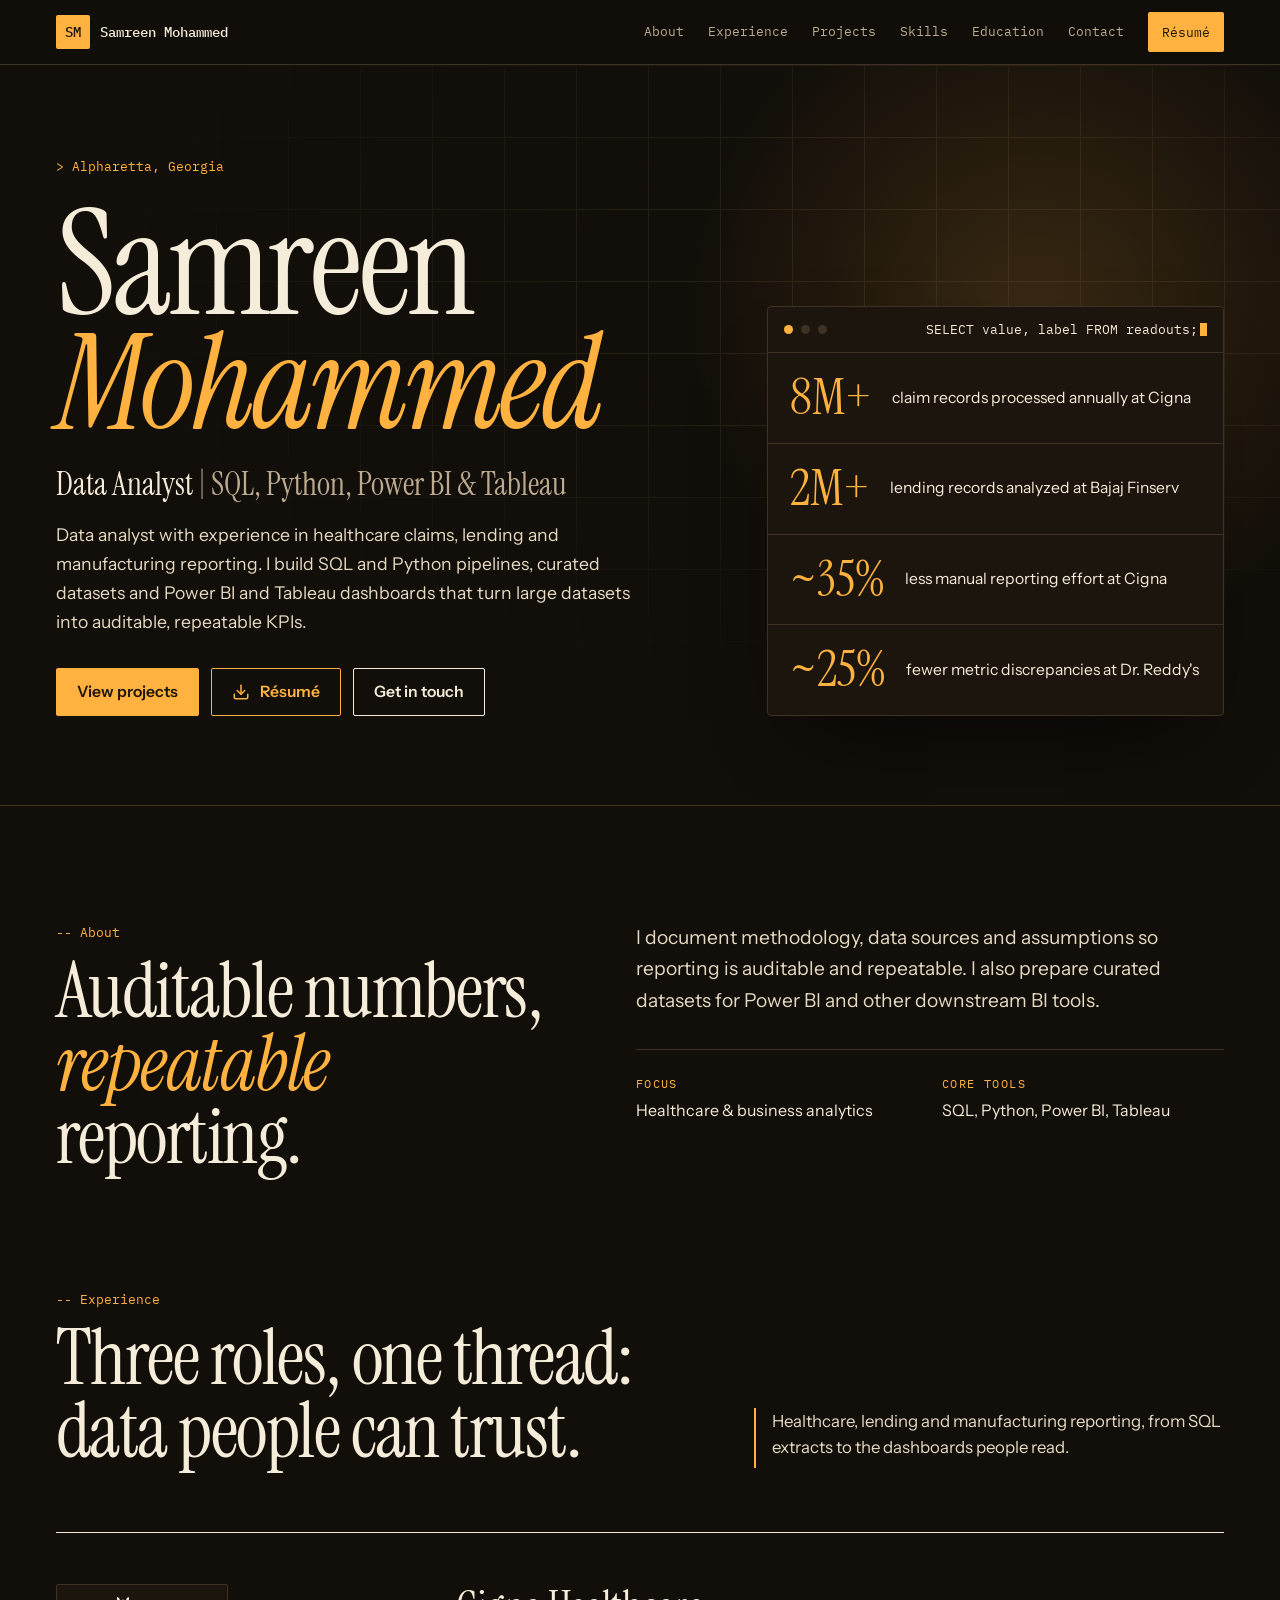
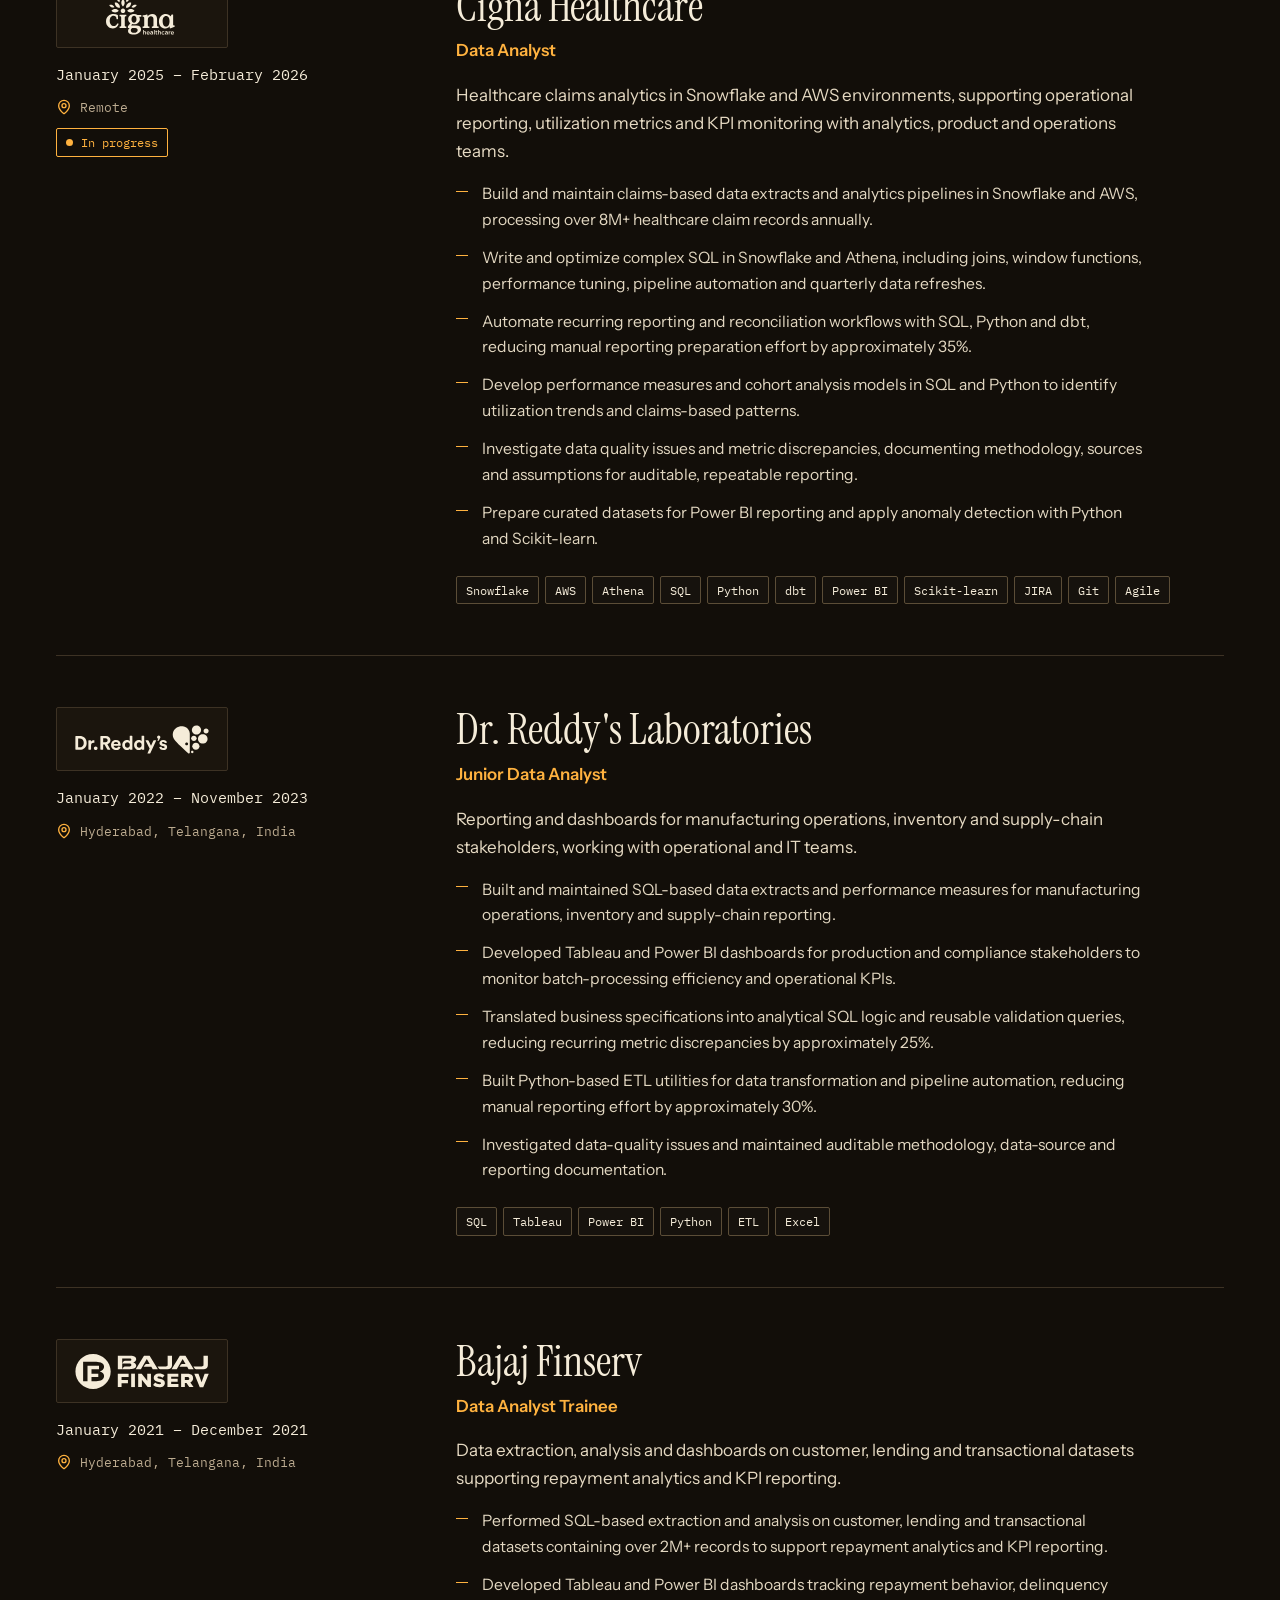
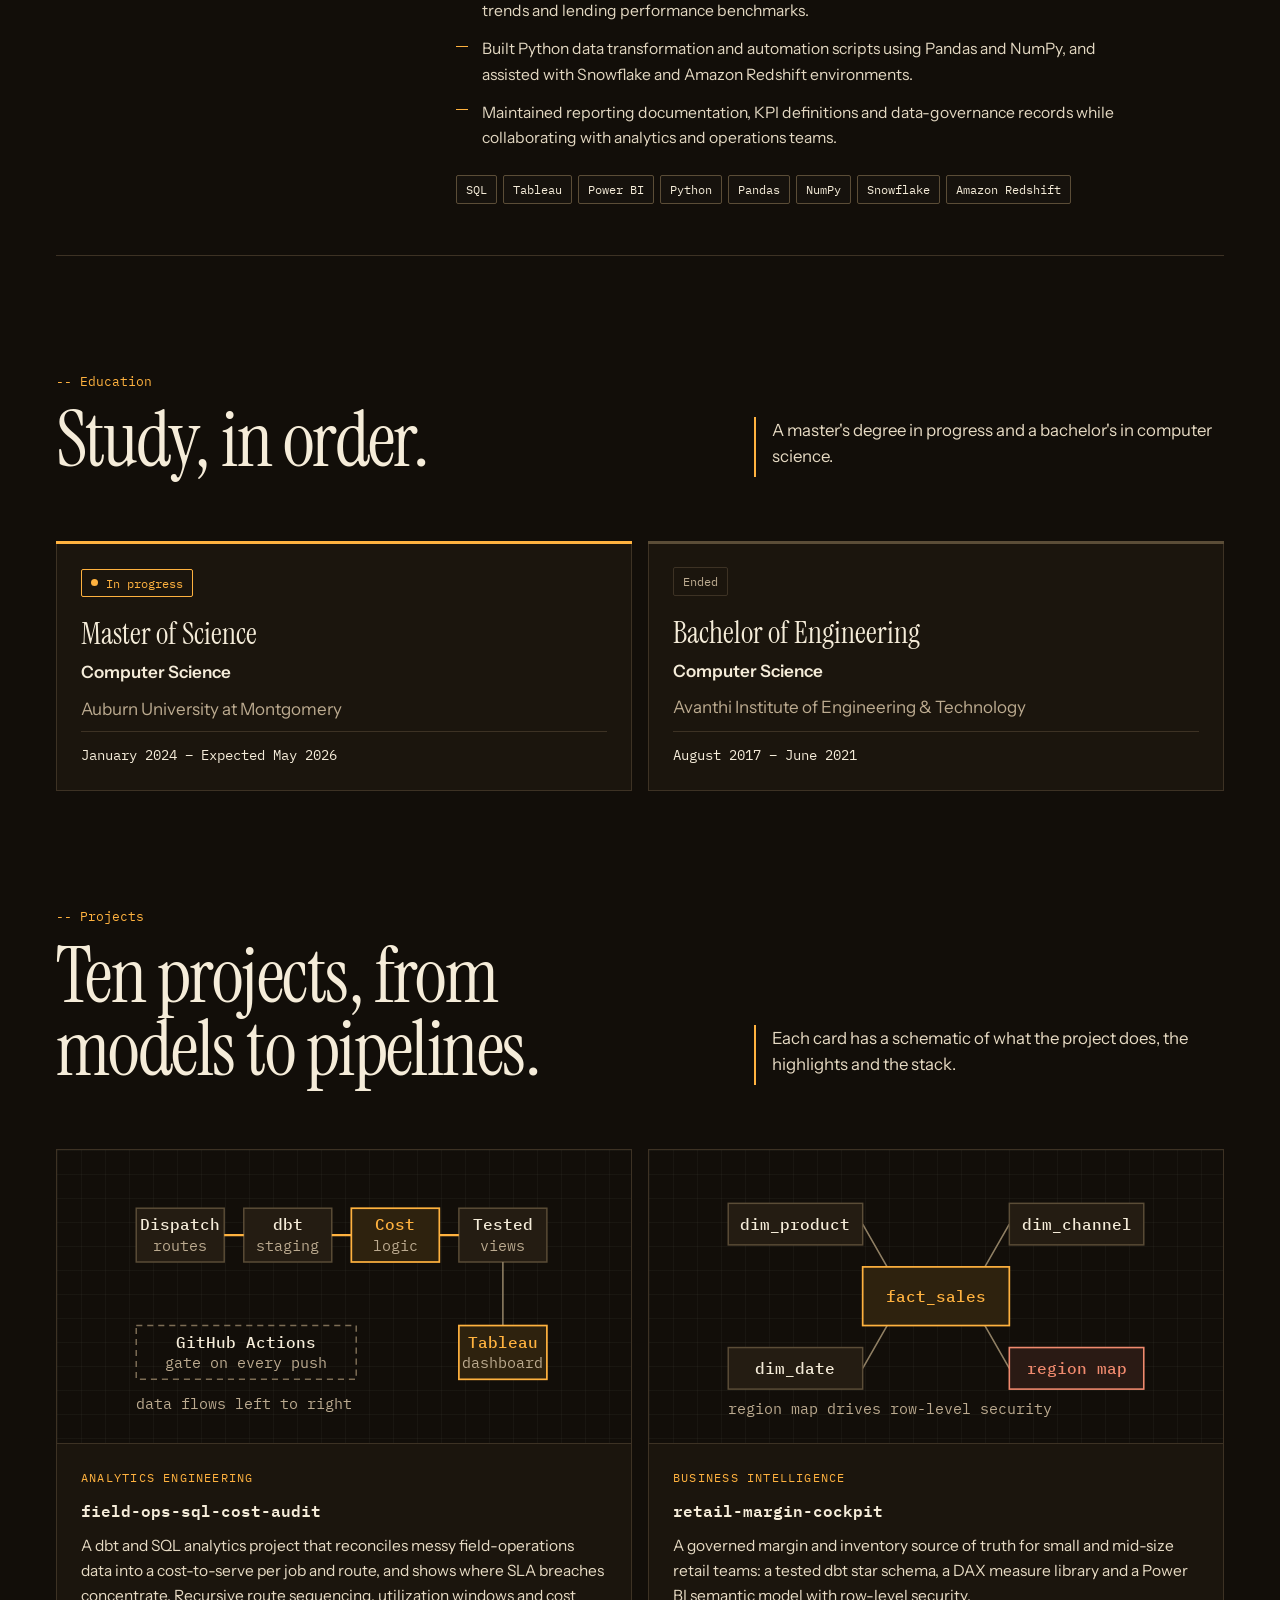
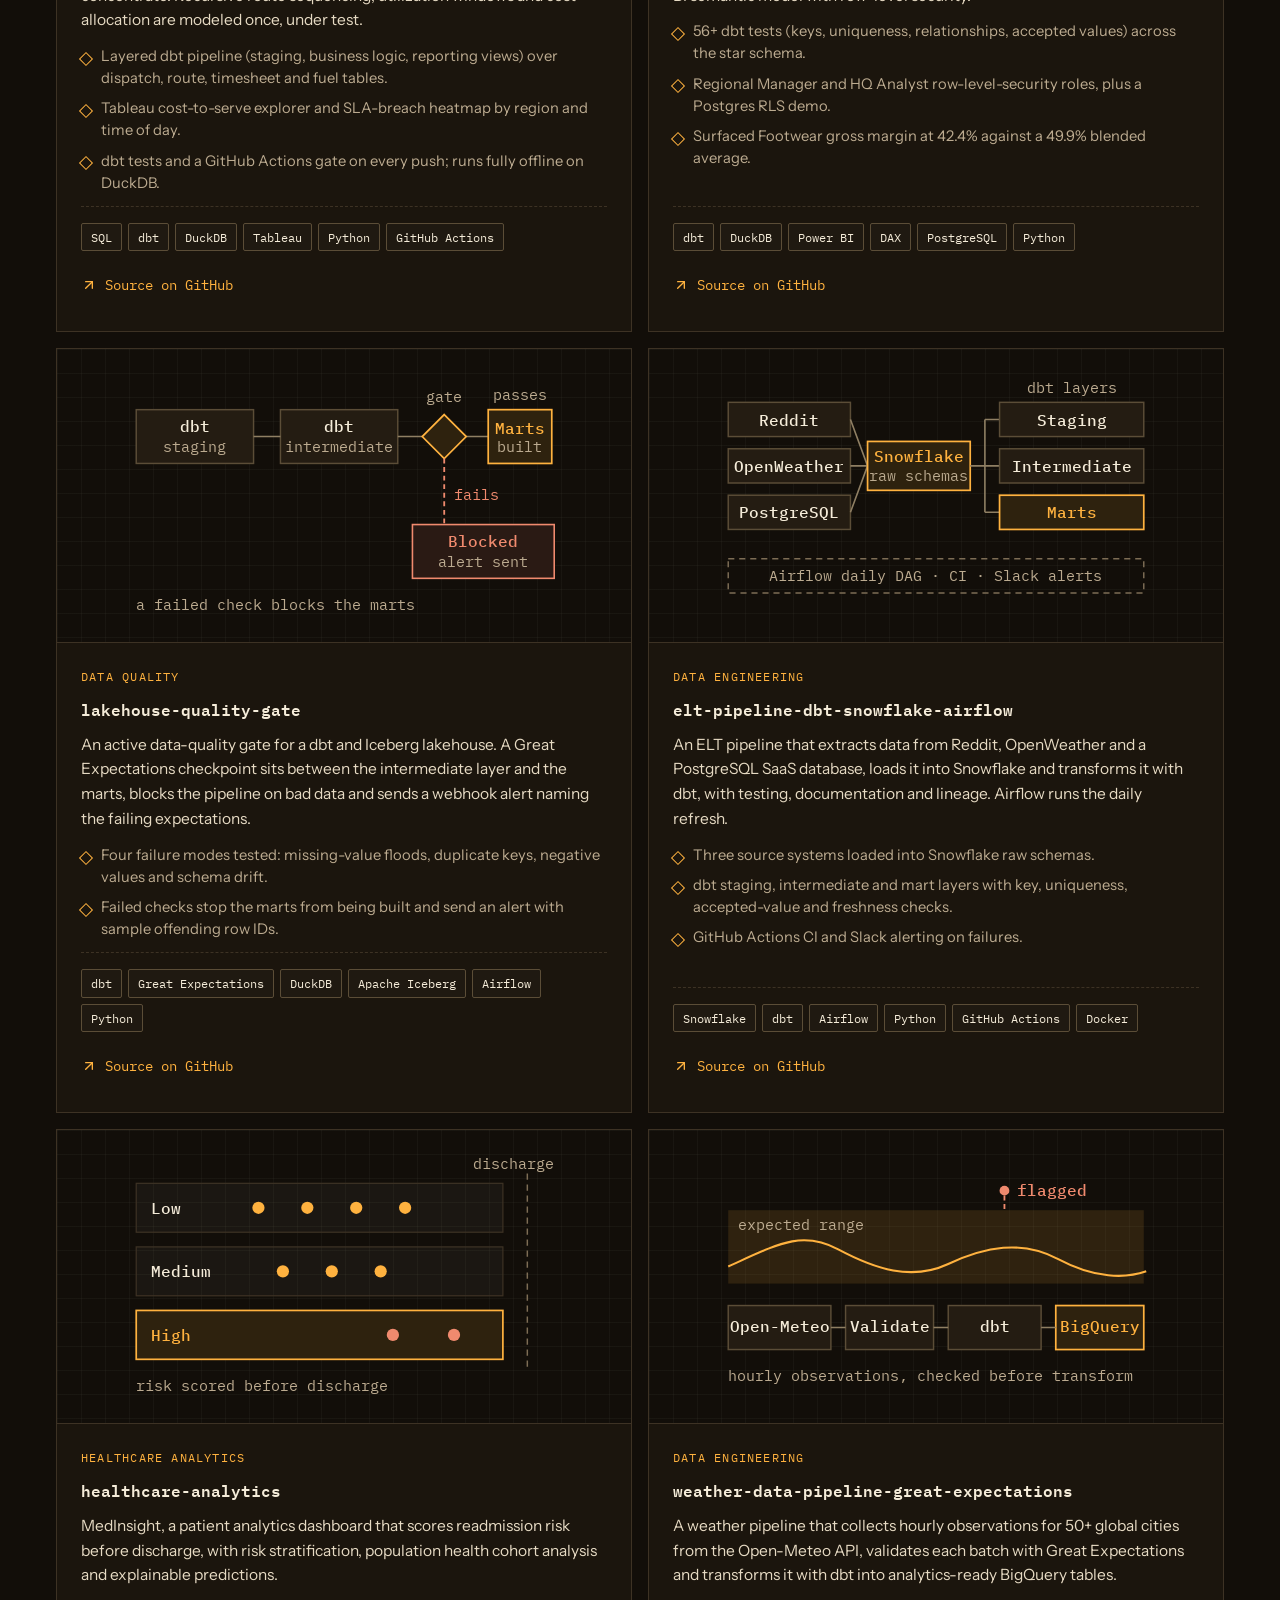
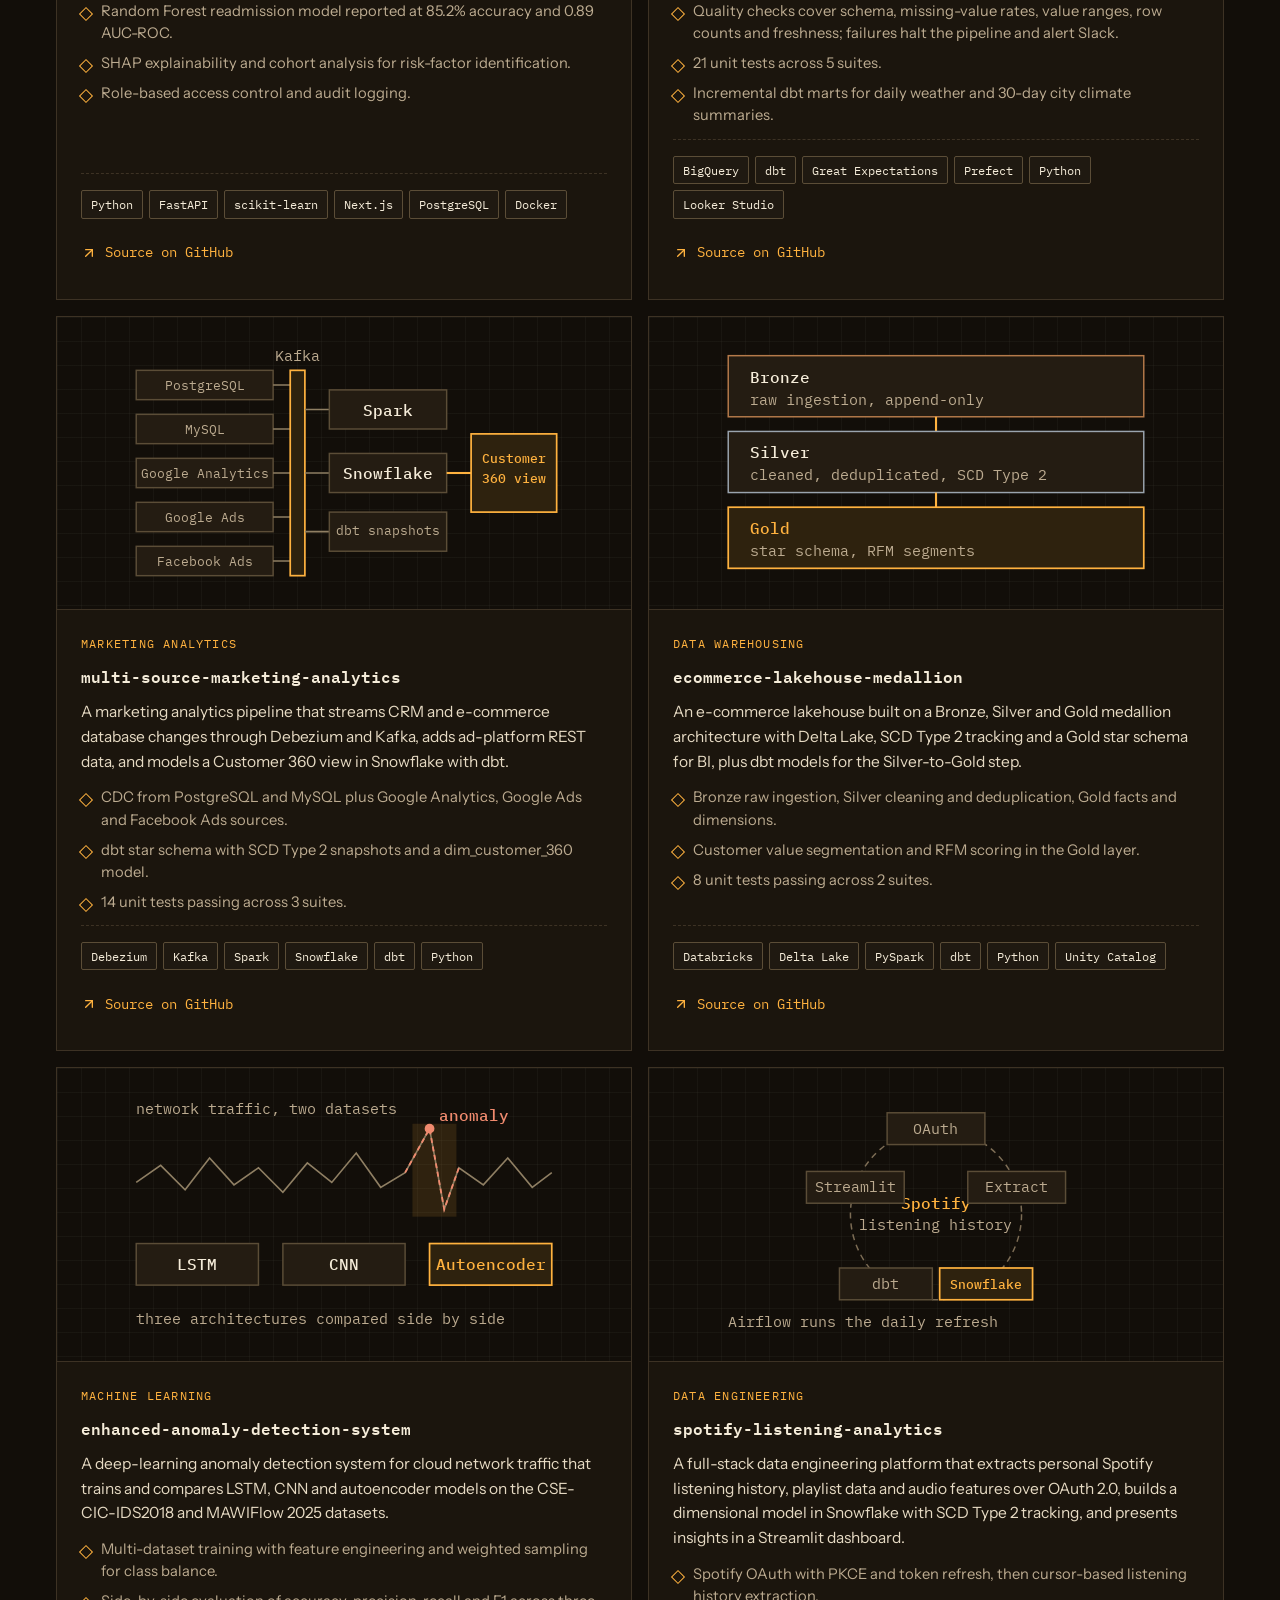
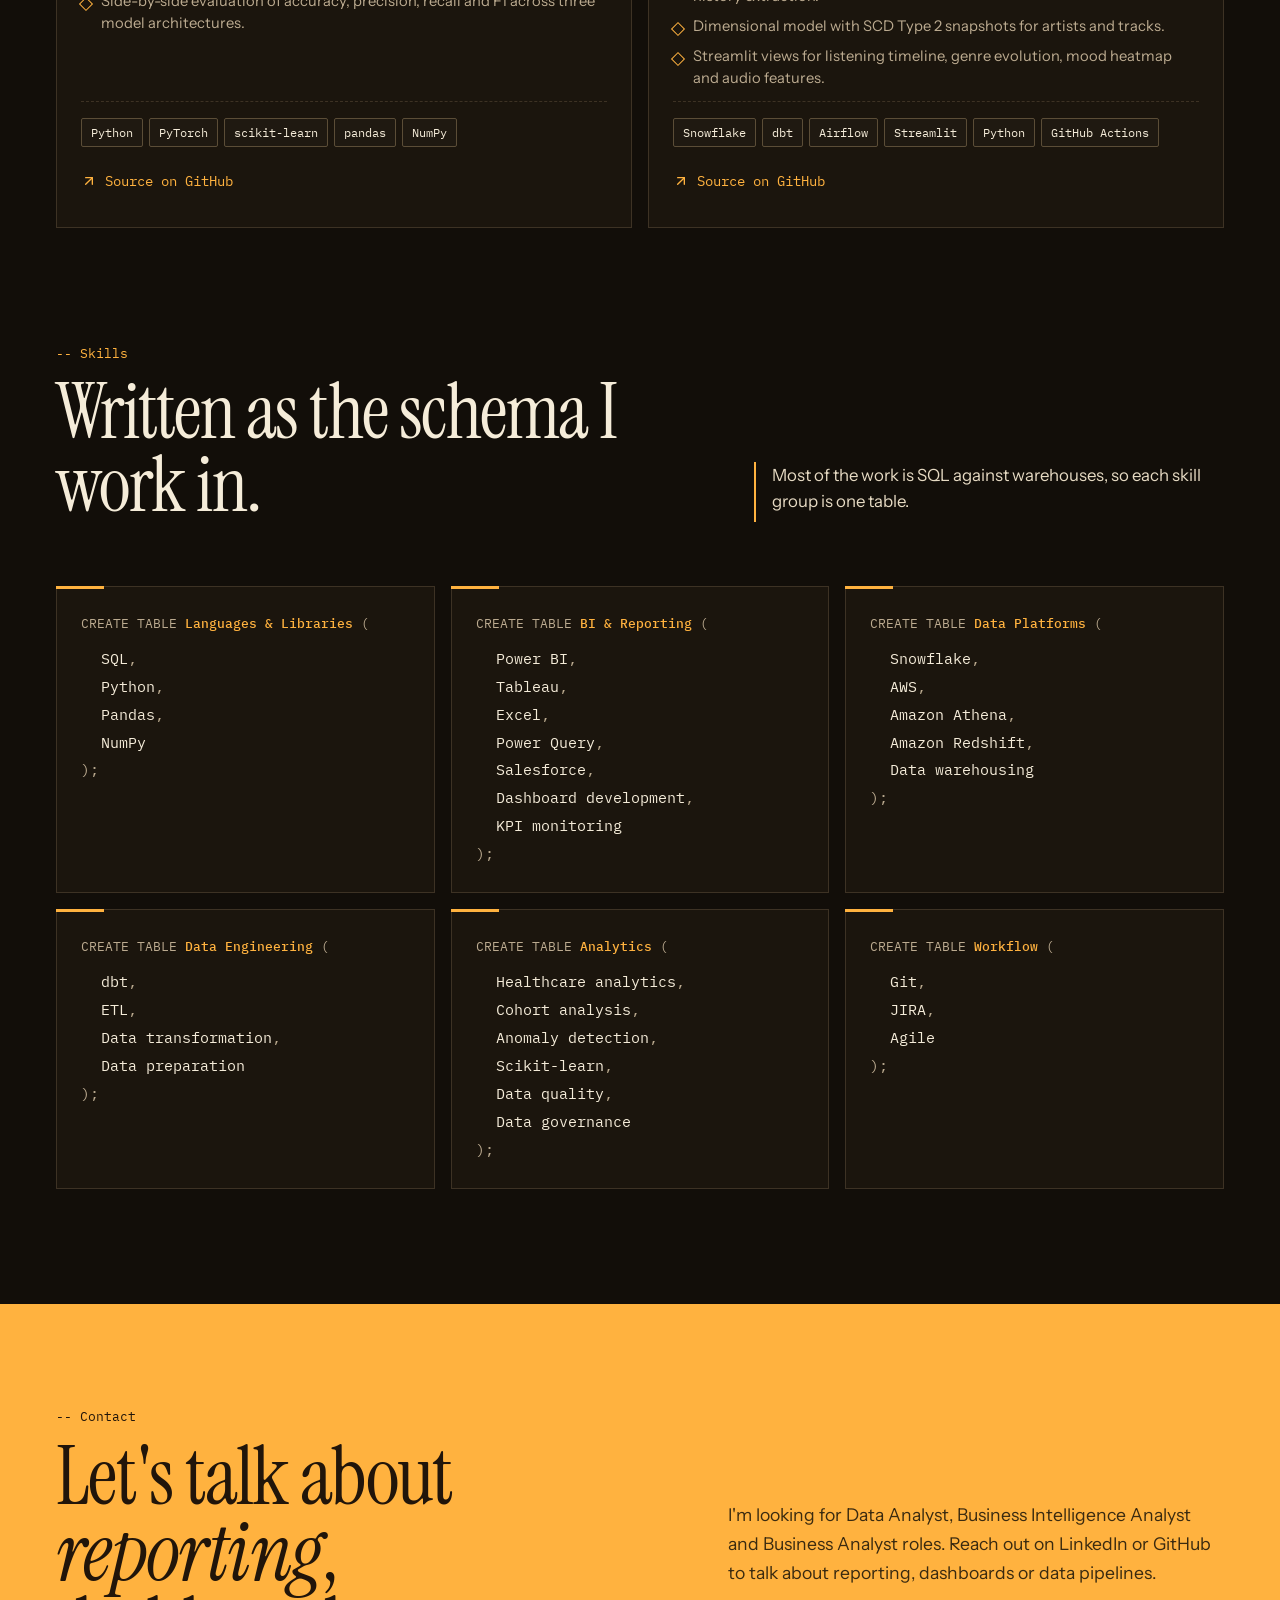
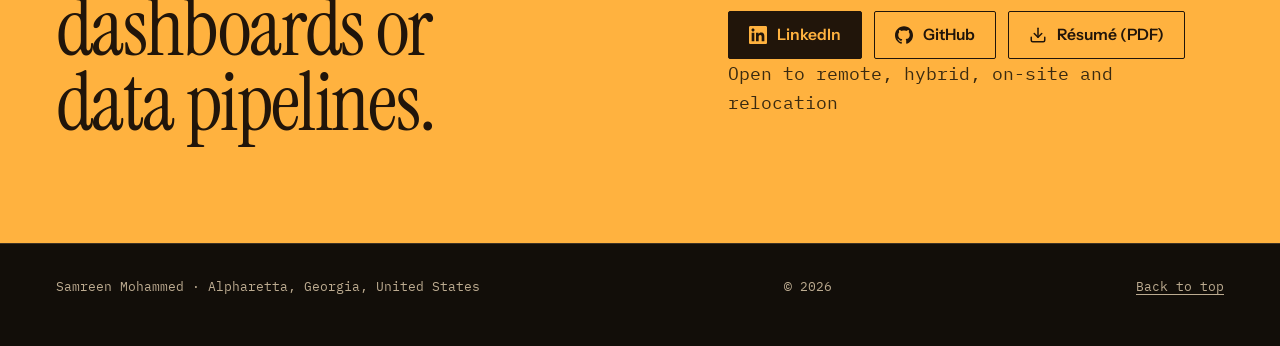
==== commit 124dcdcf: "Add company logos to experience section" ====
--- a/index.html
+++ b/index.html
@@ -121,6 +121,7 @@
     <div class="ledger">
       <article class="role">
         <div class="role-meta">
+          <span class="co-logo"><img src="assets/images/logos/cigna-healthcare.svg" alt="Cigna Healthcare logo" loading="lazy" decoding="async"></span>
           <span class="dates">January 2025 – February 2026</span>
           <span class="loc"><svg aria-hidden="true"><use href="#i-pin"/></svg>Remote</span>
           <span class="tag live">In progress</span>
@@ -145,6 +146,7 @@
 
       <article class="role">
         <div class="role-meta">
+          <span class="co-logo"><img src="assets/images/logos/dr-reddys-laboratories.svg" alt="Dr. Reddy&#39;s Laboratories logo" loading="lazy" decoding="async"></span>
           <span class="dates">January 2022 – November 2023</span>
           <span class="loc"><svg aria-hidden="true"><use href="#i-pin"/></svg>Hyderabad, Telangana, India</span>
         </div>
@@ -167,6 +169,7 @@
 
       <article class="role">
         <div class="role-meta">
+          <span class="co-logo"><img src="assets/images/logos/bajaj-finserv.svg" alt="Bajaj Finserv logo" loading="lazy" decoding="async"></span>
           <span class="dates">January 2021 – December 2021</span>
           <span class="loc"><svg aria-hidden="true"><use href="#i-pin"/></svg>Hyderabad, Telangana, India</span>
         </div>
--- a/assets/css/site.css
+++ b/assets/css/site.css
@@ -129,6 +129,8 @@
 .ledger{border-top:1px solid var(--paper)}
 .role{display:grid;grid-template-columns:minmax(0,.7fr) minmax(0,1.6fr);gap:var(--s6) clamp(32px,5vw,80px);padding:clamp(32px,4vw,52px) 0;border-bottom:1px solid var(--line)}
 .role-meta{font-family:var(--mono);font-size:.84rem;color:var(--muted);display:flex;flex-direction:column;gap:10px;align-items:flex-start}
+.co-logo{display:flex;align-items:center;justify-content:center;width:172px;height:64px;padding:12px 18px;margin-bottom:6px;background:var(--ink-2);border:1px solid var(--line);border-radius:2px}
+.co-logo img{max-width:100%;max-height:100%;width:auto;height:auto;object-fit:contain}
 .role-meta .dates{color:var(--paper);font-size:.92rem;line-height:1.5}
 .role-meta .loc{display:flex;gap:8px;align-items:center}
 .role-meta .loc svg{width:16px;height:16px;flex:none;color:var(--amber)}
@@ -243,6 +245,7 @@
   .about{grid-template-columns:1fr}
   .role{grid-template-columns:1fr;gap:var(--s4)}
   .role-meta{flex-direction:row;flex-wrap:wrap;align-items:center;gap:10px 16px}
+  .co-logo{width:150px;height:56px;padding:10px 14px;margin:0 calc(100% - 150px) 2px 0}
   .edu{grid-template-columns:1fr}
   .band .wrap{grid-template-columns:1fr}
 }
